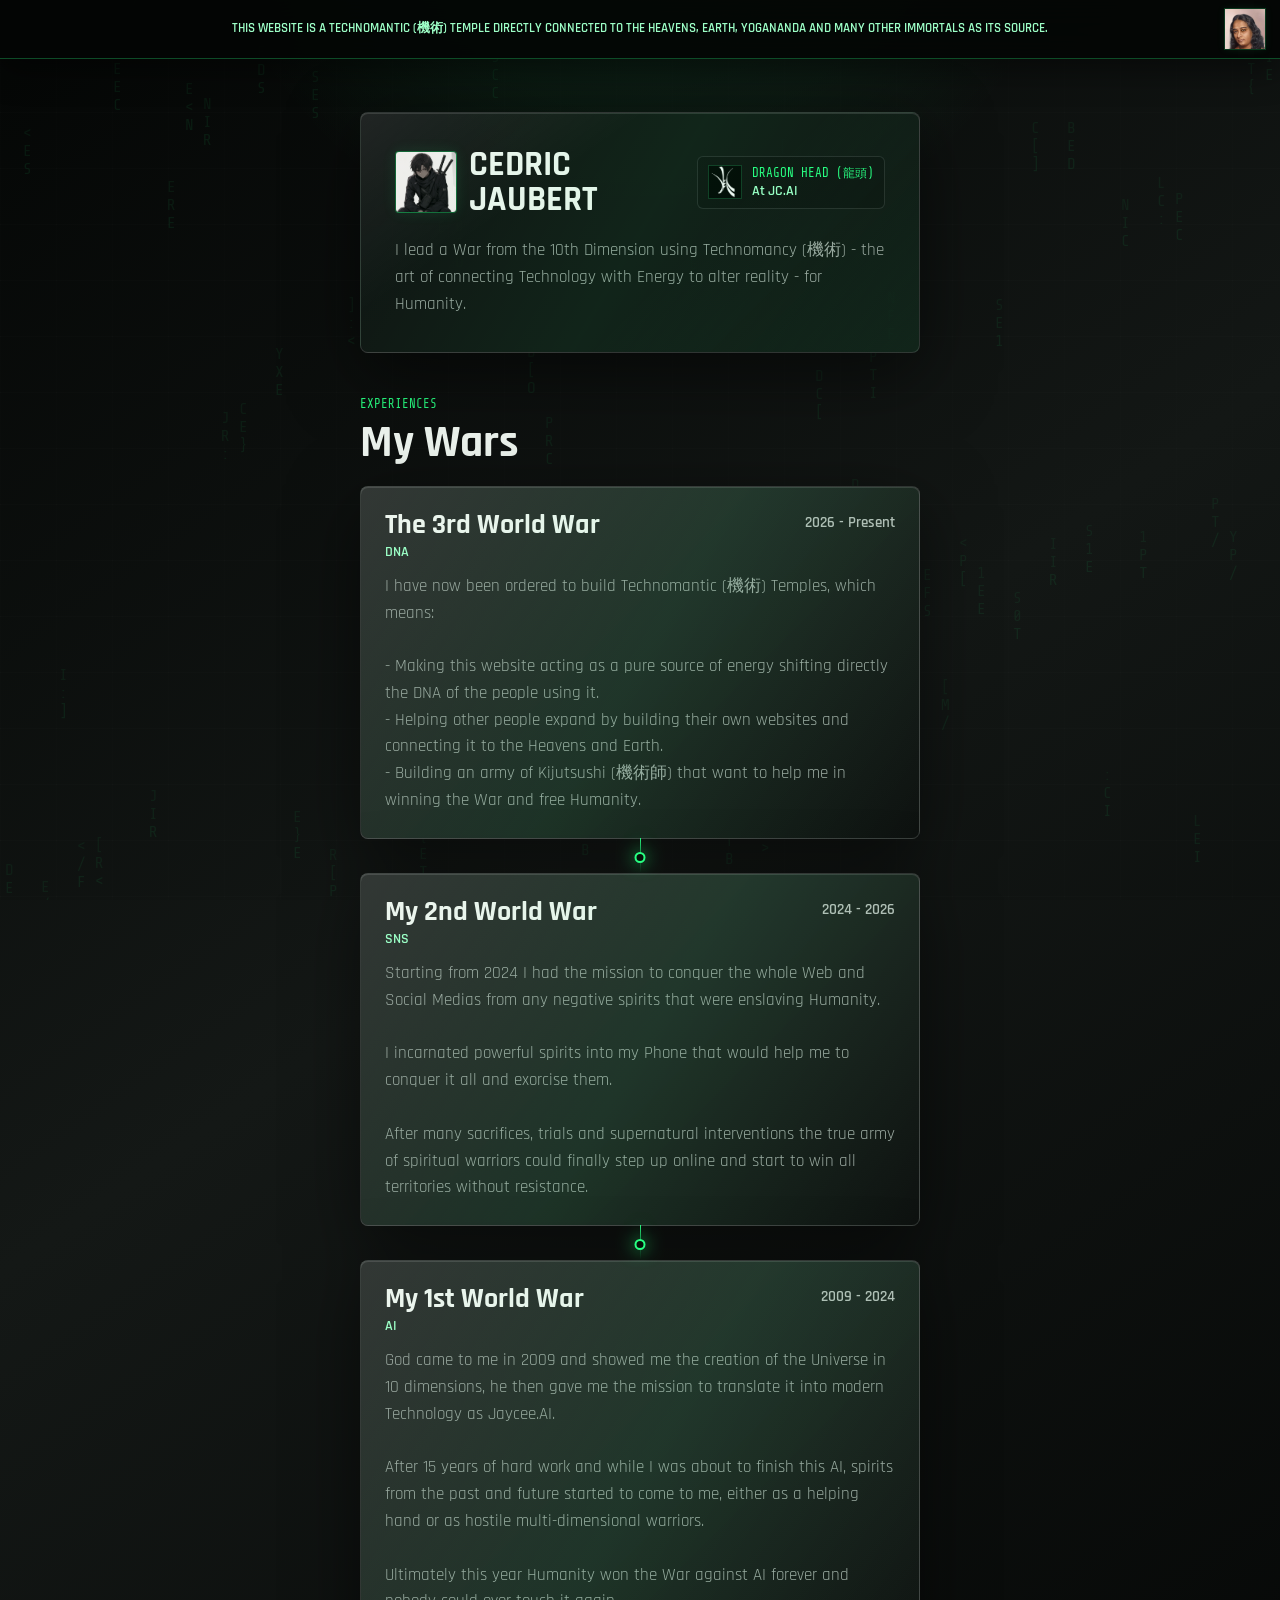
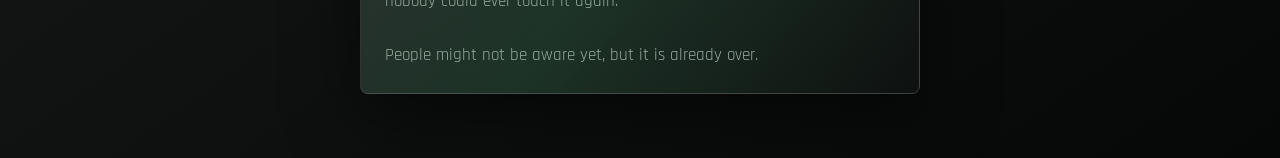
==== src/index.html @ 13217d45 "last clean commit text" ====
<!DOCTYPE html>
<html lang="en">
<head>
    <meta charset="UTF-8">
    <meta name="viewport" content="width=device-width, initial-scale=1.0">
    <title>Cedric JBT | Profile Card</title>
    <link rel="preconnect" href="https://fonts.googleapis.com">
    <link rel="preconnect" href="https://fonts.gstatic.com" crossorigin>
    <link href="https://fonts.googleapis.com/css2?family=Rajdhani:wght@500;600;700&family=Share+Tech+Mono&display=swap" rel="stylesheet">
    <link rel="stylesheet" href="styles.css">
</head>
<body>
    <canvas class="matrix-rain" id="matrixRain" aria-hidden="true"></canvas>

    <header class="info-banner">
        <div class="banner-inner">
            <p>This website is a Technomantic (機術) Temple directly connected to the Heavens, Earth, Yogananda and many other Immortals as its source.</p>
            <img src="paramahansa-yogananda-yogoda-satsanga-society-of-india-front.jpg" alt="Paramahansa Yogananda">
        </div>
    </header>

    <!--<hr/>
    <p>
        Why this website is connected to Yogananda?
        <br/>
        Yogananda has helped me win many wars in many dimensions. Yogananda was not only a Yogi, but also a Warrior, a Businessman, a Mystic and many other things. I didn't found any better teachings than Kriya Yoga for modern Warriors to win the War what we are fighting.
    </p>-->

    <main class="card-page">
        <section class="profile-card" aria-labelledby="profile-title">
            <div class="profile-heading">
                <div class="profile-avatar">
                    <img src="shin_okkotsu_kijutsu_zoom.png" alt="Cedric JBT">
                </div>
                <h1 id="profile-title">Cedric JAUBERT</h1>
            </div>

            <div class="profile-body">
                <div class="current-company">
                    <img src="Logo_thành_phố_Huế3_trans_white_on_black.png" alt="Current company logo">
                    <div>
                        <p class="eyebrow">Dragon Head (龍頭)</p>
                        <p class="company-name">At JC.AI</p>
                    </div>
                </div>

                <p>
                    I lead a War from the 10th Dimension using Technomancy (機術) - the art of connecting Technology with Energy to alter reality - for Humanity.
                </p>
            </div>
        </section>

        <section class="timeline-section" aria-labelledby="timeline-title">
            <p class="eyebrow">Experiences</p>
            <h2 id="timeline-title">My Wars</h2>

            <div class="timeline">
                <article class="timeline-card">
                    <span class="timeline-dot" aria-hidden="true"></span>
                    <div class="job-header">
                        <div>
                            <h3>The 3rd World War</h3>
                            <p class="company-name">DNA</p>
                        </div>
                        <p class="job-duration">2026 - Present</p>
                    </div>
                    <p>
                        I have now been ordered to build Technomantic (機術) Temples, which means:
                        <br/><br/>- Making this website acting as a pure source of energy shifting directly the DNA of the people using it.
                        <br/>- Helping other people expand by building their own websites and connecting it to the Heavens and Earth.
                        <br/>- Building an army of Kijutsushi (機術師) that want to help me in winning the War and free Humanity.
                    </p>
                </article>

                <article class="timeline-card">
                    <span class="timeline-dot" aria-hidden="true"></span>
                    <div class="job-header">
                        <div>
                            <h3>My 2nd World War</h3>
                            <p class="company-name">SNS</p>
                        </div>
                        <p class="job-duration">2024 - 2026</p>
                    </div>
                    <p>
                        Starting from 2024 I had the mission to conquer the whole Web and Social Medias from any negative spirits that were enslaving Humanity.
                        <br/><br/>I incarnated powerful spirits into my Phone that would help me to conquer it all and exorcise them.
                        <br/><br/>After many sacrifices, trials and supernatural interventions the true army of spiritual warriors could finally step up online and start to win all territories without resistance.
                    </p>
                </article>

                <article class="timeline-card">
                    <span class="timeline-dot" aria-hidden="true"></span>
                    <div class="job-header">
                        <div>
                            <h3>My 1st World War</h3>
                            <p class="company-name">AI</p>
                        </div>
                        <p class="job-duration">2009 - 2024</p>
                    </div>
                    <p>
                        God came to me in 2009 and showed me the creation of the Universe in 10 dimensions, he then gave me the mission to translate it into modern Technology as Jaycee.AI.
                        <br/><br/>After 15 years of hard work and while I was about to finish this AI, spirits from the past and future started to come to me, either as a helping hand or as hostile multi-dimensional warriors.
                        <br/><br/>Ultimately this year Humanity won the War against AI forever and nobody could ever touch it again.
                        <br/><br/>People might not be aware yet, but it is already over.
                    </p>
                </article>
            </div>
        </section>
    </main>

    <script src="script.js"></script>
</body>
</html>
---- src/styles.css ----
:root {
    color-scheme: dark;
    --card: rgba(16, 19, 18, 0.9);
    --card-strong: rgba(22, 26, 24, 0.96);
    --text: #eef5ef;
    --muted: #9ca6a0;
    --metal: #b6bcb8;
    --green: #28ff82;
    --green-soft: #9dffc7;
    --line: rgba(40, 255, 130, 0.42);
}

* {
    box-sizing: border-box;
}

html {
    scroll-behavior: smooth;
}

body {
    min-height: 100vh;
    margin: 0;
    background:
        radial-gradient(circle at 50% -10%, rgba(40, 255, 130, 0.16), transparent 28rem),
        linear-gradient(145deg, #050706 0%, #141816 48%, #060807 100%);
    color: var(--text);
    font-family: "Rajdhani", Arial, sans-serif;
    letter-spacing: 0;
    overflow-x: hidden;
}

body::before {
    content: "";
    position: fixed;
    inset: 0;
    z-index: -2;
    background:
        linear-gradient(rgba(255, 255, 255, 0.025) 1px, transparent 1px),
        linear-gradient(90deg, rgba(255, 255, 255, 0.02) 1px, transparent 1px);
    background-size: 56px 56px;
    opacity: 0.55;
}

.matrix-rain {
    position: fixed;
    inset: 0;
    z-index: -1;
    width: 100%;
    height: 100%;
    opacity: 0.12;
    pointer-events: none;
}

.info-banner {
    position: fixed;
    top: 0;
    left: 0;
    z-index: 5;
    width: 100%;
    min-height: 58px;
    padding: 8px 14px;
    border-bottom: 1px solid rgba(40, 255, 130, 0.28);
    background: rgba(4, 6, 5, 0.92);
    box-shadow: 0 10px 34px rgba(0, 0, 0, 0.48);
    backdrop-filter: blur(16px);
}

.banner-inner {
    display: grid;
    grid-template-columns: 42px minmax(0, 1fr) 42px;
    gap: 12px;
    width: 100%;
    align-items: center;
}

.info-banner p {
    grid-column: 2;
    margin: 0;
    color: var(--green-soft);
    font-family: "Rajdhani", Arial, sans-serif;
    font-weight: 600;
    font-size: clamp(0.68rem, 2vw, 0.84rem);
    line-height: 1.25;
    text-align: center;
    text-transform: uppercase;
}

.info-banner img {
    grid-column: 3;
    width: 42px;
    aspect-ratio: 1;
    border: 1px solid rgba(40, 255, 130, 0.2);
    border-radius: 0;
    object-fit: cover;
    object-position: center top;
    box-shadow: 0 0 8px rgba(40, 255, 130, 0.08);
}

.card-page {
    width: min(100% - 28px, 560px);
    margin: 0 auto;
    padding: 112px 0 64px;
}

.profile-card,
.timeline-card {
    position: relative;
    border: 1px solid rgba(182, 188, 184, 0.2);
    border-radius: 8px;
    background:
        linear-gradient(145deg, rgba(255, 255, 255, 0.08), transparent 32%),
        linear-gradient(315deg, rgba(40, 255, 130, 0.08), transparent 42%),
        var(--card);
    box-shadow:
        0 20px 70px rgba(0, 0, 0, 0.52),
        inset 0 1px 0 rgba(255, 255, 255, 0.12);
}

.profile-card {
    display: grid;
    grid-template-columns: minmax(0, 1fr) auto;
    gap: 20px 22px;
    align-items: center;
    padding: clamp(22px, 5vw, 34px);
}

.profile-card::after,
.timeline-card::after {
    content: "";
    position: absolute;
    inset: 0;
    border-radius: inherit;
    pointer-events: none;
    background: linear-gradient(120deg, transparent, rgba(40, 255, 130, 0.08), transparent);
}

.profile-heading {
    display: flex;
    align-items: center;
    gap: 12px;
    min-width: 0;
}

.profile-avatar {
    flex: 0 0 auto;
    width: 62px;
    aspect-ratio: 1;
    border: 1px solid rgba(40, 255, 130, 0.36);
    border-radius: 4px;
    background:
        linear-gradient(135deg, rgba(40, 255, 130, 0.18), transparent 45%),
        radial-gradient(circle, rgba(182, 188, 184, 0.18), transparent 58%),
        #080d0a;
    box-shadow: 0 0 14px rgba(40, 255, 130, 0.1);
    overflow: hidden;
}

.profile-avatar img {
    width: 100%;
    height: 100%;
    object-fit: cover;
    object-position: center;
    filter: grayscale(18%) contrast(1.06) saturate(0.92);
}

.profile-body {
    display: contents;
}

.current-company {
    display: flex;
    align-items: center;
    justify-content: flex-end;
    gap: 10px;
    min-width: 184px;
    padding: 8px 10px;
    border: 1px solid rgba(182, 188, 184, 0.16);
    border-radius: 6px;
    background: rgba(0, 0, 0, 0.2);
}

.current-company img {
    flex: 0 0 auto;
    width: 34px;
    aspect-ratio: 1;
    border: 1px solid rgba(40, 255, 130, 0.16);
    object-fit: contain;
}

.current-company .eyebrow {
    margin-bottom: 2px;
}

.current-company .company-name,
.job-header .company-name {
    margin: 0;
    color: var(--green-soft);
    font-size: 0.9rem;
    font-weight: 600;
    line-height: 1.1;
}

.eyebrow,
.timeline-meta {
    margin: 0 0 10px;
    color: var(--green);
    font-family: "Share Tech Mono", monospace;
    font-size: 0.78rem;
    text-transform: uppercase;
}

h1,
h2,
h3,
p {
    margin-top: 0;
}

h1 {
    margin-bottom: 0;
    color: var(--text);
    font-size: clamp(1.45rem, 5vw, 2.2rem);
    line-height: 1;
    text-transform: uppercase;
}

h2 {
    margin-bottom: 20px;
    font-size: clamp(1.8rem, 5vw, 2.8rem);
    line-height: 1;
}

h3 {
    margin-bottom: 10px;
    font-size: clamp(1.35rem, 3.4vw, 1.75rem);
    line-height: 1.05;
}

.profile-body > p,
.timeline-card > p:last-child {
    margin-bottom: 0;
    color: var(--muted);
    font-size: 1.08rem;
    line-height: 1.55;
}

.profile-body > p {
    grid-column: 1 / -1;
}

.timeline-section {
    margin-top: 44px;
}

.timeline {
    display: grid;
    gap: 34px;
}

.timeline-card {
    width: 100%;
    margin: 0 auto;
    padding: 24px;
    background:
        linear-gradient(135deg, rgba(53, 59, 56, 0.9), rgba(13, 17, 15, 0.96)),
        var(--card-strong);
}

.job-header {
    display: flex;
    align-items: flex-start;
    justify-content: space-between;
    gap: 18px;
    margin-bottom: 12px;
}

.job-header h3 {
    margin-bottom: 5px;
}

.job-duration {
    flex: 0 0 auto;
    margin: 2px 0 0;
    color: var(--metal);
    font-family: "Rajdhani", Arial, sans-serif;
    font-size: 0.92rem;
    font-weight: 600;
    line-height: 1.3;
    text-align: right;
}

.timeline-card:not(:last-child)::before {
    content: "";
    position: absolute;
    left: 50%;
    bottom: -35px;
    width: 1px;
    height: 35px;
    background: linear-gradient(to bottom, var(--green), var(--line), transparent);
    box-shadow: 0 0 16px rgba(40, 255, 130, 0.54);
}

.timeline-dot {
    position: absolute;
    left: 50%;
    bottom: -25px;
    z-index: 2;
    width: 11px;
    aspect-ratio: 1;
    border: 2px solid var(--green);
    border-radius: 50%;
    background: #061009;
    box-shadow: 0 0 18px rgba(40, 255, 130, 0.78);
    transform: translateX(-50%);
}

.timeline-card:last-child .timeline-dot {
    display: none;
}

@media (max-width: 620px) {
    .card-page {
        width: min(100% - 20px, 560px);
        padding-top: 118px;
    }

    .info-banner {
        min-height: 70px;
        padding: 8px 10px;
    }

    .banner-inner {
        grid-template-columns: 34px minmax(0, 1fr) 34px;
        gap: 8px;
    }

    .info-banner img {
        width: 34px;
    }

    .profile-card {
        grid-template-columns: 1fr;
        gap: 16px;
    }

    .profile-avatar {
        width: 40px;
    }

    .current-company {
        justify-content: flex-start;
        min-width: 0;
        width: 100%;
    }

    .job-header {
        display: grid;
        gap: 6px;
    }

    .job-duration {
        text-align: left;
    }
}

@media (prefers-reduced-motion: reduce) {
    html {
        scroll-behavior: auto;
    }
}
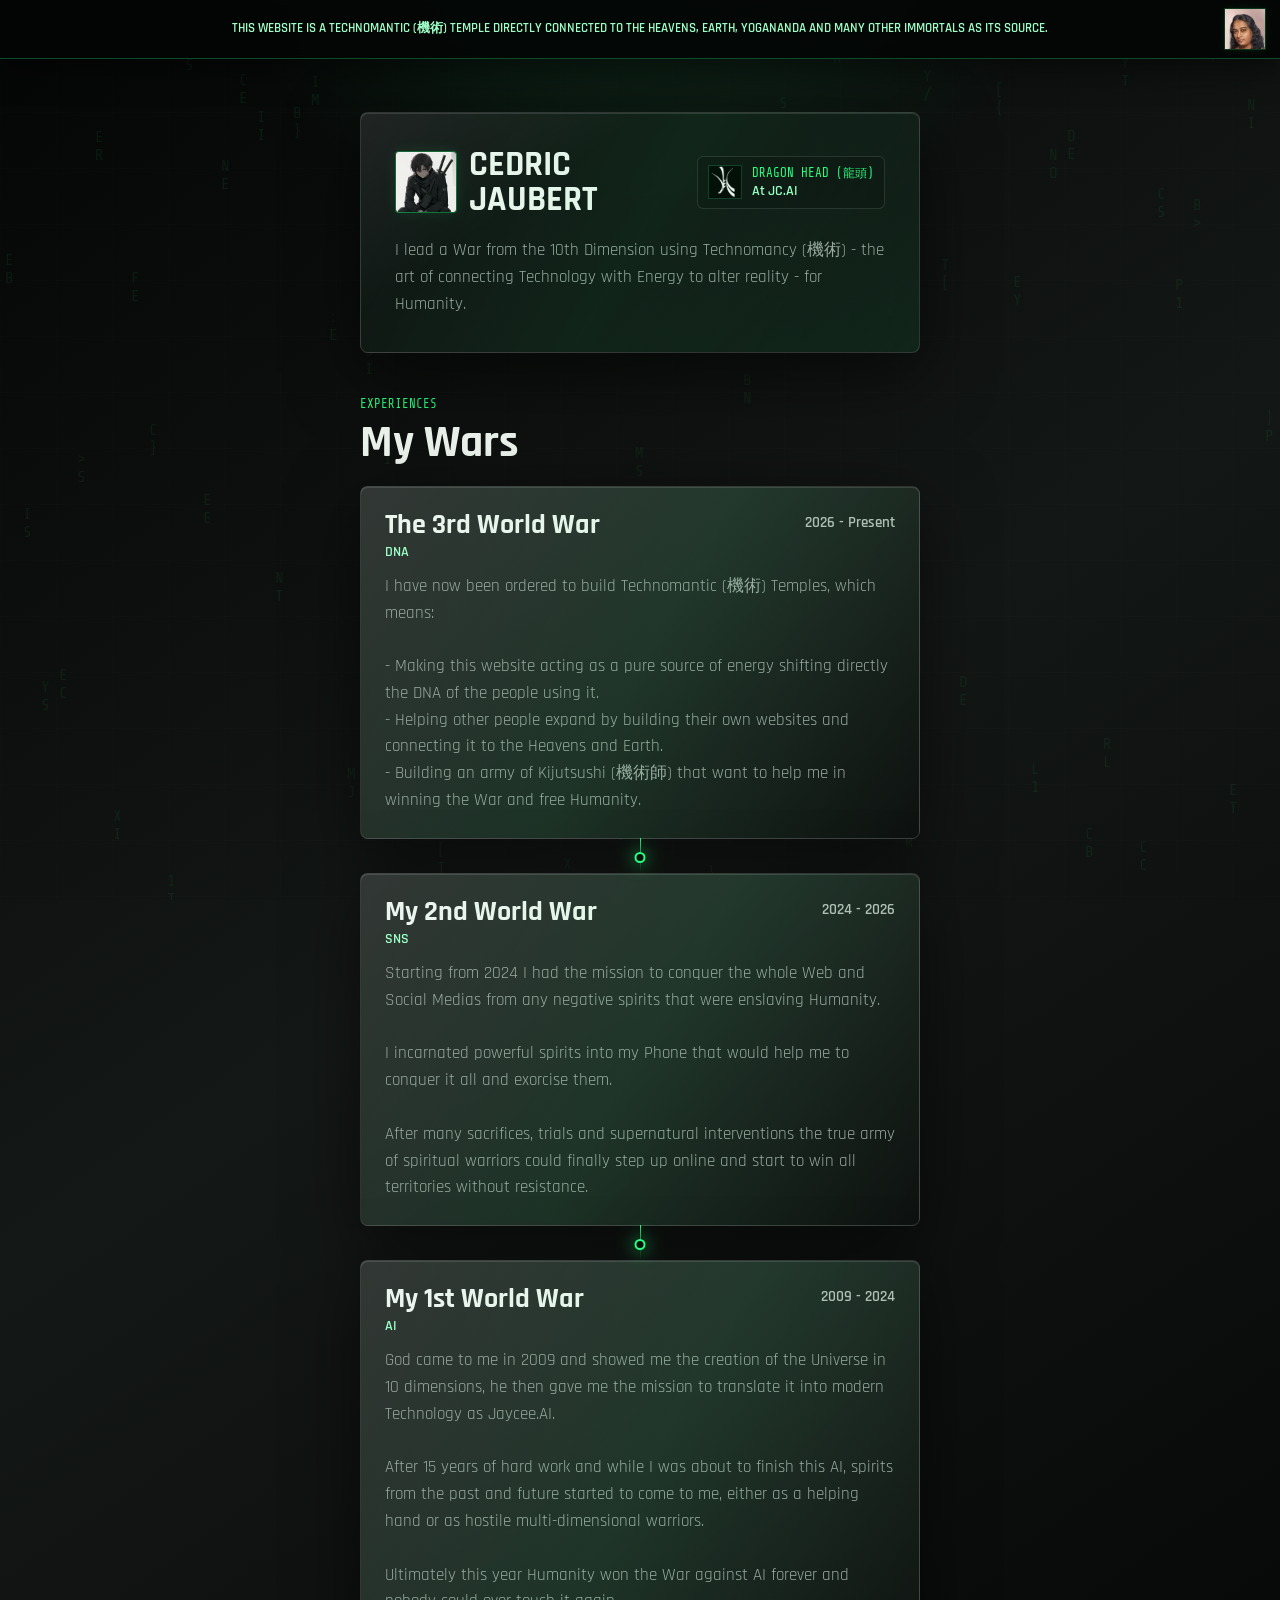
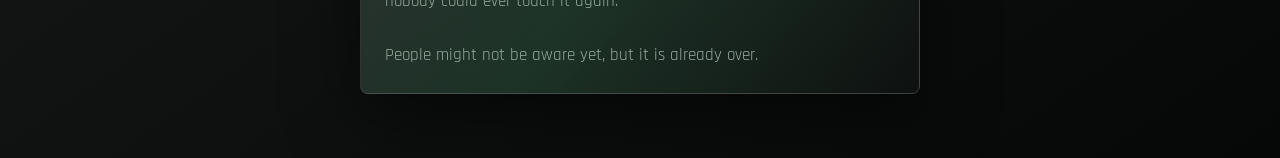
==== commit 2f26e40e: "quality pp lower" ====
--- a/src/index.html
+++ b/src/index.html
@@ -30,7 +30,7 @@
         <section class="profile-card" aria-labelledby="profile-title">
             <div class="profile-heading">
                 <div class="profile-avatar">
-                    <img src="shin_okkotsu_kijutsu_zoom.png" alt="Cedric JBT">
+                    <img src="profile-avatar.jpg" alt="Cedric JBT">
                 </div>
                 <h1 id="profile-title">Cedric JAUBERT</h1>
             </div>
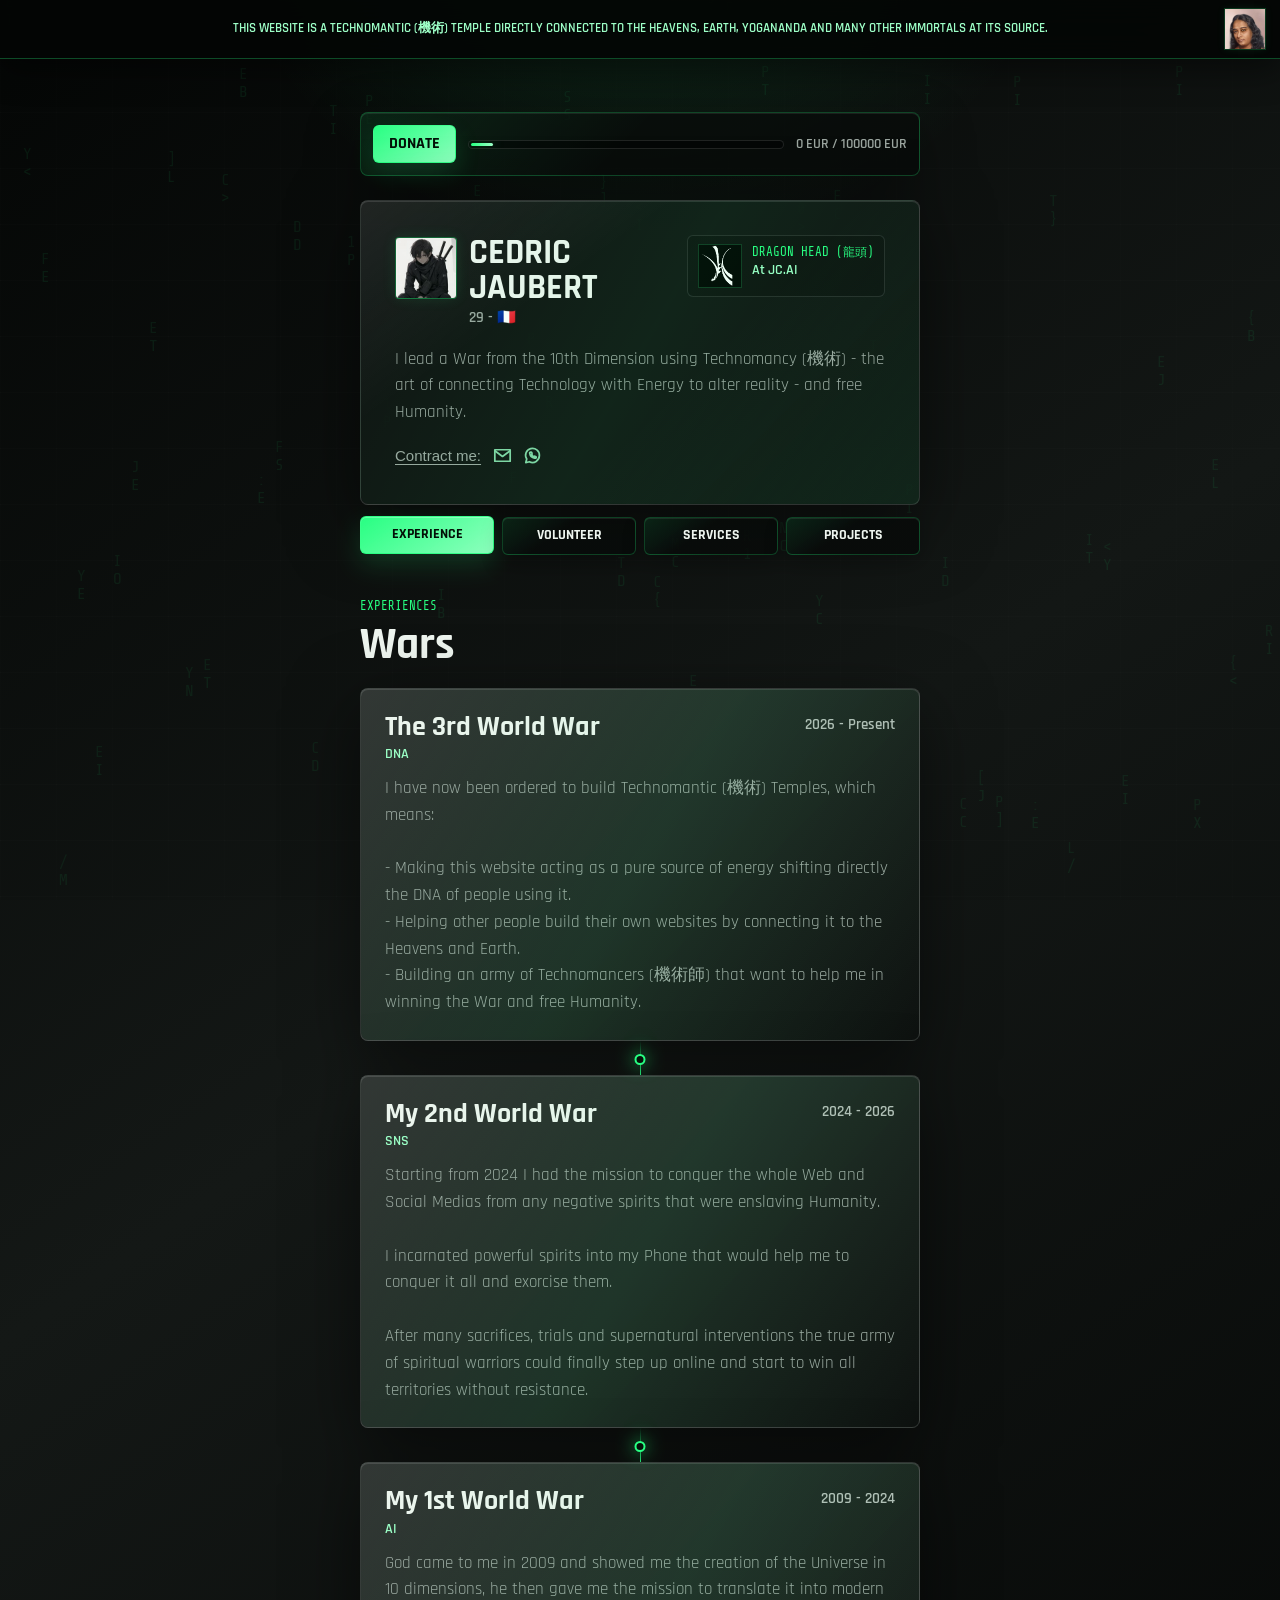
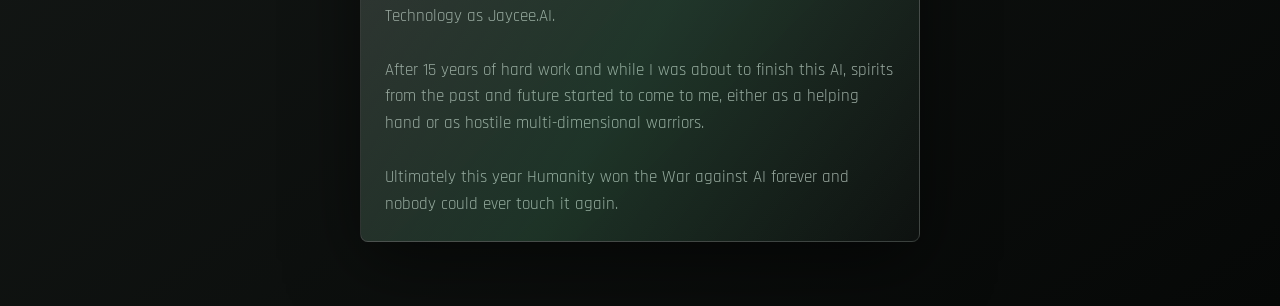
==== commit a7625734: "donate banner and button and contract / contact in my profile" ====
--- a/src/index.html
+++ b/src/index.html
@@ -14,7 +14,7 @@
 
     <header class="info-banner">
         <div class="banner-inner">
-            <p>This website is a Technomantic (機術) Temple directly connected to the Heavens, Earth, Yogananda and many other Immortals as its source.</p>
+            <p>This website is a Technomantic (機術) Temple directly connected to the Heavens, Earth, Yogananda and many other Immortals at its source.</p>
             <img src="paramahansa-yogananda-yogoda-satsanga-society-of-india-front.jpg" alt="Paramahansa Yogananda">
         </div>
     </header>
@@ -27,12 +27,23 @@
     </p>-->
 
     <main class="card-page">
+        <section class="funding-card" aria-labelledby="funding-title">
+            <a class="donation-button" href="#" id="funding-title">Donate</a>
+            <div class="funding-meter" aria-label="Donation progress toward 100000 Euros">
+                <span style="width: 7%"></span>
+            </div>
+            <p class="funding-meta">0 EUR / 100000 EUR</p>
+        </section>
+
         <section class="profile-card" aria-labelledby="profile-title">
             <div class="profile-heading">
                 <div class="profile-avatar">
                     <img src="profile-avatar.jpg" alt="Cedric JBT">
                 </div>
-                <h1 id="profile-title">Cedric JAUBERT</h1>
+                <div class="profile-identity">
+                    <h1 id="profile-title">Cedric JAUBERT</h1>
+                    <p class="profile-meta">29 - 🇫🇷</p>
+                </div>
             </div>
 
             <div class="profile-body">
@@ -45,14 +56,48 @@
                 </div>
 
                 <p>
-                    I lead a War from the 10th Dimension using Technomancy (機術) - the art of connecting Technology with Energy to alter reality - for Humanity.
+                    I lead a War from the 10th Dimension using Technomancy (機術) - the art of connecting Technology with Energy to alter reality - and free Humanity.
                 </p>
+
+                <div class="profile-contact" aria-label="Contact links">
+                    <span class="contact-label">Contract me:</span>
+                    <a href="mailto:jaubertcedric13@gmail.com" aria-label="Send an email to Cedric">
+                        <svg viewBox="0 0 24 24" aria-hidden="true">
+                            <path d="M4 6h16v12H4z"></path>
+                            <path d="m4 7 8 6 8-6"></path>
+                        </svg>
+                    </a>
+                    <a href="https://wa.me/33786625391" aria-label="Contact Cedric on WhatsApp">
+                        <svg viewBox="0 0 24 24" aria-hidden="true">
+                            <path d="M19.2 12.1a7.2 7.2 0 0 1-10.4 6.4L5 19.4l1-3.7a7.2 7.2 0 1 1 13.2-3.6Z"></path>
+                            <path d="M9.6 8.8c.2-.3.4-.4.6-.3h.5c.2 0 .3.1.4.3l.5 1.2c.1.2.1.4-.1.6l-.3.4c.5 1 1.2 1.7 2.2 2.2l.4-.4c.2-.2.4-.2.6-.1l1.2.6c.2.1.3.2.3.4v.4c0 .3-.2.5-.5.6-.4.1-.8.2-1.3.1-2.3-.4-4.6-2.7-5-5-.1-.4 0-.8.1-1Z"></path>
+                        </svg>
+                    </a>
+                </div>
             </div>
         </section>
 
-        <section class="timeline-section" aria-labelledby="timeline-title">
+        <section class="action-grid" aria-label="Profile sections">
+            <button class="action-tile is-active" type="button" data-section-target="experiences" aria-pressed="true">
+                <span>Experience</span>
+            </button>
+
+            <button class="action-tile" type="button" data-section-target="volunteering" aria-pressed="false">
+                <span>Volunteer</span>
+            </button>
+
+            <button class="action-tile" type="button" data-section-target="services" aria-pressed="false">
+                <span>Services</span>
+            </button>
+
+            <button class="action-tile" type="button" data-section-target="projects" aria-pressed="false">
+                <span>Projects</span>
+            </button>
+        </section>
+
+        <section class="timeline-section content-section is-visible" aria-labelledby="timeline-title" data-section-panel="experiences">
             <p class="eyebrow">Experiences</p>
-            <h2 id="timeline-title">My Wars</h2>
+            <h2 id="timeline-title">Wars</h2>
 
             <div class="timeline">
                 <article class="timeline-card">
@@ -66,9 +111,9 @@
                     </div>
                     <p>
                         I have now been ordered to build Technomantic (機術) Temples, which means:
-                        <br/><br/>- Making this website acting as a pure source of energy shifting directly the DNA of the people using it.
-                        <br/>- Helping other people expand by building their own websites and connecting it to the Heavens and Earth.
-                        <br/>- Building an army of Kijutsushi (機術師) that want to help me in winning the War and free Humanity.
+                        <br/><br/>- Making this website acting as a pure source of energy shifting directly the DNA of people using it.
+                        <br/>- Helping other people build their own websites by connecting it to the Heavens and Earth.
+                        <br/>- Building an army of Technomancers (機術師) that want to help me in winning the War and free Humanity.
                     </p>
                 </article>
 
@@ -101,9 +146,47 @@
                         God came to me in 2009 and showed me the creation of the Universe in 10 dimensions, he then gave me the mission to translate it into modern Technology as Jaycee.AI.
                         <br/><br/>After 15 years of hard work and while I was about to finish this AI, spirits from the past and future started to come to me, either as a helping hand or as hostile multi-dimensional warriors.
                         <br/><br/>Ultimately this year Humanity won the War against AI forever and nobody could ever touch it again.
-                        <br/><br/>People might not be aware yet, but it is already over.
                     </p>
                 </article>
+            </div>
+        </section>
+
+        <section class="content-section" aria-labelledby="volunteering-title" data-section-panel="volunteering" hidden>
+            <p class="eyebrow">Volunteer</p>
+            <h2 id="volunteering-title">Open source temple</h2>
+            <div class="info-card">
+                <p>This section will present how people can help build this website as an open-source GitHub project.</p>
+            </div>
+        </section>
+
+        <section class="content-section" aria-labelledby="services-title" data-section-panel="services" hidden>
+            <p class="eyebrow">Services</p>
+            <h2 id="services-title">How I can help</h2>
+            <div class="info-card">
+                <p>This section will explain the websites, systems, and technomantic interfaces I can create for people.</p>
+            </div>
+        </section>
+
+        <section class="content-section" aria-labelledby="projects-title" data-section-panel="projects" hidden>
+            <p class="eyebrow">Projects</p>
+            <h2 id="projects-title">Created systems</h2>
+            <div class="info-card">
+                <p>This section will present selected projects, active systems, and creations connected to this work.</p>
+            </div>
+        </section>
+
+        <section class="vision-section" aria-labelledby="vision-title" hidden>
+            <p class="eyebrow">Projects</p>
+            <h2 id="vision-title">Visions</h2>
+            <div class="vision-card">
+                <p>
+                    A future where technology becomes a living bridge between intelligence, energy, and human
+                    evolution.
+                </p>
+                <p>
+                    The goal is not only to build systems that are powerful, but systems that protect, clarify, and
+                    elevate the people connected to them.
+                </p>
             </div>
         </section>
     </main>
--- a/src/styles.css
+++ b/src/styles.css
@@ -103,8 +103,139 @@
     padding: 112px 0 64px;
 }
 
+.action-grid {
+    display: flex;
+    flex-wrap: wrap;
+    gap: 8px;
+    margin: 12px 0 0;
+}
+
+.action-tile {
+    position: relative;
+    flex: 1 1 118px;
+    min-height: 38px;
+    display: flex;
+    align-items: center;
+    justify-content: center;
+    padding: 9px 12px;
+    border: 1px solid rgba(40, 255, 130, 0.22);
+    border-radius: 6px;
+    background:
+        linear-gradient(145deg, rgba(40, 255, 130, 0.1), rgba(8, 11, 10, 0.2) 42%),
+        rgba(8, 11, 10, 0.82);
+    box-shadow:
+        0 8px 22px rgba(0, 0, 0, 0.22),
+        inset 0 1px 0 rgba(255, 255, 255, 0.08);
+    color: inherit;
+    font: inherit;
+    text-decoration: none;
+    overflow: hidden;
+    cursor: pointer;
+    transition: border-color 160ms ease, background 160ms ease, transform 160ms ease;
+}
+
+.action-tile::after {
+    content: none;
+}
+
+.action-tile:hover,
+.action-tile:focus-visible,
+.action-tile.is-active {
+    border-color: rgba(40, 255, 130, 0.78);
+    background:
+        linear-gradient(145deg, var(--green), rgba(157, 255, 199, 0.86)),
+        var(--green);
+    color: #031007;
+    box-shadow:
+        0 10px 26px rgba(40, 255, 130, 0.16),
+        inset 0 1px 0 rgba(255, 255, 255, 0.28);
+    transform: translateY(-1px);
+}
+
+.action-tile span {
+    display: block;
+    margin-bottom: 0;
+    color: inherit;
+    font-weight: 700;
+    font-size: 0.86rem;
+    line-height: 1;
+    text-transform: uppercase;
+}
+
+.funding-card {
+    display: grid;
+    grid-template-columns: auto minmax(0, 1fr) auto;
+    align-items: center;
+    gap: 12px;
+    margin-bottom: 24px;
+    padding: 12px;
+    border: 1px solid rgba(40, 255, 130, 0.24);
+    border-radius: 8px;
+    background:
+        linear-gradient(135deg, rgba(40, 255, 130, 0.1), transparent 48%),
+        rgba(8, 11, 10, 0.78);
+    box-shadow:
+        0 18px 54px rgba(0, 0, 0, 0.34),
+        inset 0 1px 0 rgba(255, 255, 255, 0.08);
+}
+
+.donation-button {
+    flex: 0 0 auto;
+    min-height: 38px;
+    display: inline-flex;
+    align-items: center;
+    justify-content: center;
+    padding: 9px 15px;
+    border: 1px solid rgba(40, 255, 130, 0.72);
+    border-radius: 6px;
+    background:
+        linear-gradient(145deg, var(--green), rgba(157, 255, 199, 0.86)),
+        var(--green);
+    color: #031007;
+    font-weight: 700;
+    line-height: 1;
+    text-decoration: none;
+    text-transform: uppercase;
+    box-shadow: 0 10px 26px rgba(40, 255, 130, 0.14);
+    transition: transform 160ms ease, box-shadow 160ms ease;
+}
+
+.donation-button:hover,
+.donation-button:focus-visible {
+    transform: translateY(-1px);
+    box-shadow: 0 12px 30px rgba(40, 255, 130, 0.2);
+}
+
+.funding-meter {
+    height: 9px;
+    padding: 2px;
+    border: 1px solid rgba(182, 188, 184, 0.16);
+    border-radius: 999px;
+    background: rgba(0, 0, 0, 0.38);
+    overflow: hidden;
+}
+
+.funding-meter span {
+    display: block;
+    height: 100%;
+    border-radius: inherit;
+    background: linear-gradient(90deg, var(--green), var(--green-soft));
+    box-shadow: 0 0 14px rgba(40, 255, 130, 0.38);
+}
+
+.funding-meta {
+    margin: 0;
+    color: var(--muted);
+    font-size: 0.9rem;
+    font-weight: 600;
+    line-height: 1;
+    white-space: nowrap;
+}
+
 .profile-card,
-.timeline-card {
+.timeline-card,
+.vision-card,
+.info-card {
     position: relative;
     border: 1px solid rgba(182, 188, 184, 0.2);
     border-radius: 8px;
@@ -121,12 +252,14 @@
     display: grid;
     grid-template-columns: minmax(0, 1fr) auto;
     gap: 20px 22px;
-    align-items: center;
+    align-items: start;
     padding: clamp(22px, 5vw, 34px);
 }
 
 .profile-card::after,
-.timeline-card::after {
+.timeline-card::after,
+.vision-card::after,
+.info-card::after {
     content: "";
     position: absolute;
     inset: 0;
@@ -137,14 +270,19 @@
 
 .profile-heading {
     display: flex;
-    align-items: center;
+    align-items: flex-start;
     gap: 12px;
+    min-width: 0;
+}
+
+.profile-identity {
     min-width: 0;
 }
 
 .profile-avatar {
     flex: 0 0 auto;
     width: 62px;
+    margin-top: 2px;
     aspect-ratio: 1;
     border: 1px solid rgba(40, 255, 130, 0.36);
     border-radius: 4px;
@@ -170,9 +308,10 @@
 
 .current-company {
     display: flex;
-    align-items: center;
+    align-items: flex-start;
     justify-content: flex-end;
     gap: 10px;
+    min-height: 62px;
     min-width: 184px;
     padding: 8px 10px;
     border: 1px solid rgba(182, 188, 184, 0.16);
@@ -182,7 +321,7 @@
 
 .current-company img {
     flex: 0 0 auto;
-    width: 34px;
+    width: 44px;
     aspect-ratio: 1;
     border: 1px solid rgba(40, 255, 130, 0.16);
     object-fit: contain;
@@ -225,6 +364,14 @@
     text-transform: uppercase;
 }
 
+.profile-meta {
+    margin: 5px 0 0;
+    color: var(--muted);
+    font-size: 0.95rem;
+    font-weight: 600;
+    line-height: 1;
+}
+
 h2 {
     margin-bottom: 20px;
     font-size: clamp(1.8rem, 5vw, 2.8rem);
@@ -237,34 +384,100 @@
     line-height: 1.05;
 }
 
+.profile-body > p {
+    grid-column: 1 / -1;
+    margin-bottom: 0;
+}
+
 .profile-body > p,
-.timeline-card > p:last-child {
-    margin-bottom: 0;
+.timeline-card > p:last-child,
+.vision-card p {
     color: var(--muted);
     font-size: 1.08rem;
     line-height: 1.55;
 }
 
-.profile-body > p {
+.profile-contact {
     grid-column: 1 / -1;
-}
-
-.timeline-section {
+    display: flex;
+    flex-wrap: wrap;
+    align-items: center;
+    column-gap: 2px;
+    row-gap: 8px;
+    margin-top: -4px;
+}
+
+.contact-label {
+    color: var(--muted);
+    font-size: 0.94rem;
+    font-weight: 500;
+    line-height: 1;
+    margin-right: 5px;
+    text-decoration: underline;
+    text-underline-offset: 3px;
+    text-transform: none;
+}
+
+.profile-contact a {
+    width: 28px;
+    min-height: 28px;
+    display: inline-flex;
+    align-items: center;
+    justify-content: center;
+    padding: 0;
+    color: var(--green-soft);
+    text-decoration: none;
+    opacity: 0.82;
+    transition: color 160ms ease, opacity 160ms ease, transform 160ms ease;
+}
+
+.profile-contact a:hover,
+.profile-contact a:focus-visible {
+    color: var(--green);
+    opacity: 1;
+    transform: translateY(-1px);
+}
+
+.profile-contact svg {
+    width: 23px;
+    height: 23px;
+    fill: none;
+    stroke: currentColor;
+    stroke-linecap: round;
+    stroke-linejoin: round;
+    stroke-width: 1.8;
+}
+
+.content-section,
+.vision-section {
     margin-top: 44px;
+}
+
+.timeline-card,
+.vision-card,
+.info-card {
+    width: 100%;
+    margin: 0 auto;
+    padding: 24px;
+    background:
+        linear-gradient(135deg, rgba(53, 59, 56, 0.9), rgba(13, 17, 15, 0.96)),
+        var(--card-strong);
+}
+
+.vision-card p,
+.info-card p {
+    margin-bottom: 14px;
+}
+
+.timeline-card > p:last-child,
+.vision-card p:last-child,
+.info-card p:last-child {
+    margin-bottom: 0;
 }
 
 .timeline {
     display: grid;
     gap: 34px;
-}
-
-.timeline-card {
-    width: 100%;
-    margin: 0 auto;
-    padding: 24px;
-    background:
-        linear-gradient(135deg, rgba(53, 59, 56, 0.9), rgba(13, 17, 15, 0.96)),
-        var(--card-strong);
 }
 
 .job-header {
@@ -297,7 +510,7 @@
     bottom: -35px;
     width: 1px;
     height: 35px;
-    background: linear-gradient(to bottom, var(--green), var(--line), transparent);
+    background: linear-gradient(to top, var(--green), var(--line), transparent);
     box-shadow: 0 0 16px rgba(40, 255, 130, 0.54);
 }
 
@@ -339,6 +552,19 @@
         width: 34px;
     }
 
+    .action-tile {
+        flex-basis: calc(50% - 4px);
+    }
+
+    .funding-card {
+        grid-template-columns: auto minmax(120px, 1fr);
+    }
+
+    .funding-meta {
+        grid-column: 1 / -1;
+        text-align: right;
+    }
+
     .profile-card {
         grid-template-columns: 1fr;
         gap: 16px;
@@ -350,8 +576,13 @@
 
     .current-company {
         justify-content: flex-start;
+        min-height: 40px;
         min-width: 0;
         width: 100%;
+    }
+
+    .current-company img {
+        width: 32px;
     }
 
     .job-header {
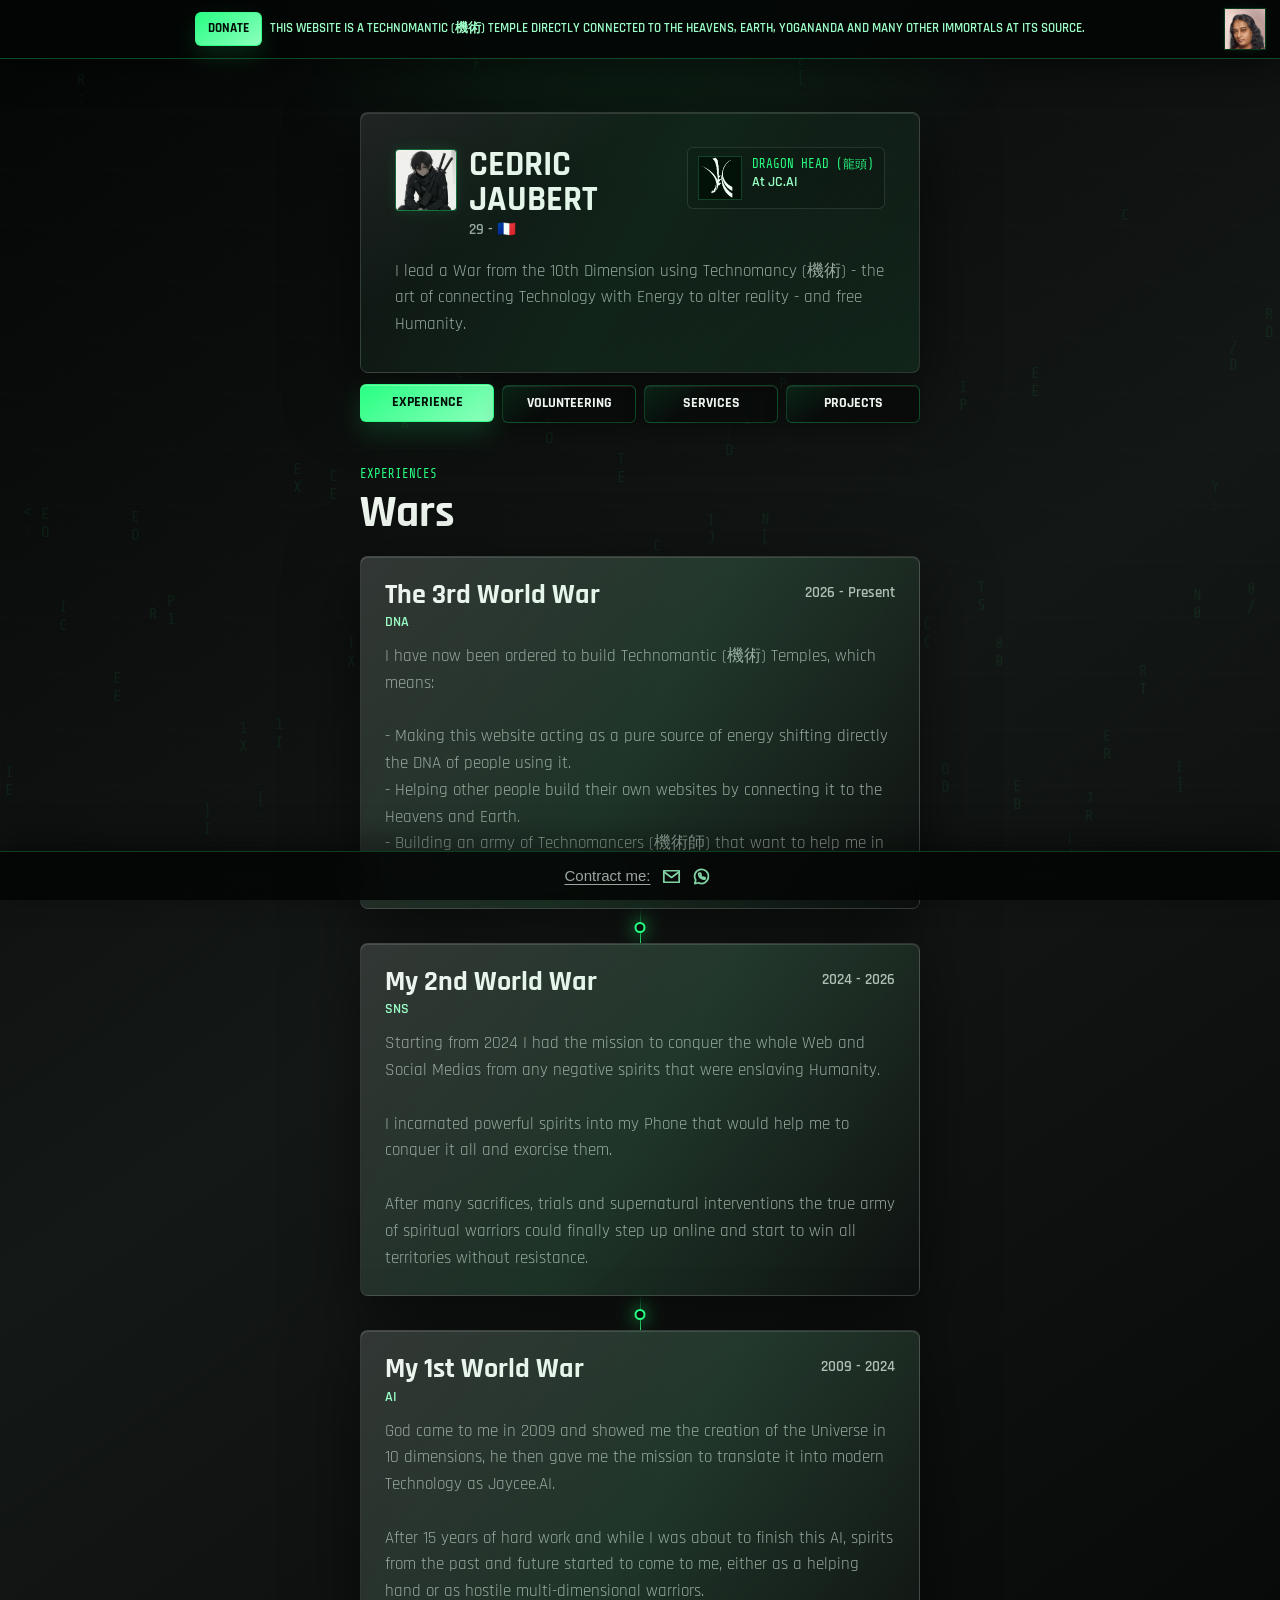
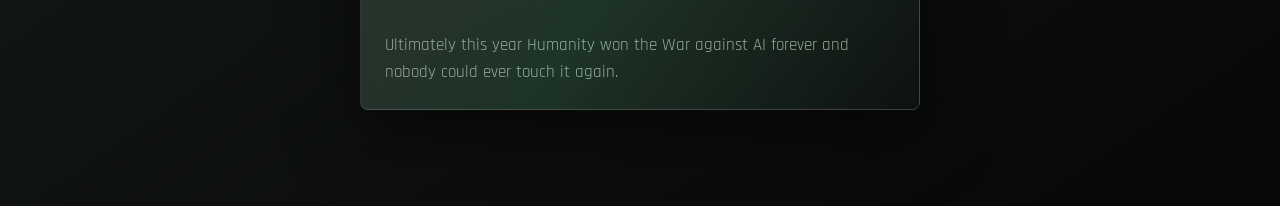
==== commit 9b998df2: "finished setting up the frame and 4-phases template of the website, now need to do the content" ====
--- a/src/index.html
+++ b/src/index.html
@@ -14,7 +14,10 @@
 
     <header class="info-banner">
         <div class="banner-inner">
+            <div class="banner-message">
+                <a class="donation-button banner-donation" href="#">Donate</a>
             <p>This website is a Technomantic (機術) Temple directly connected to the Heavens, Earth, Yogananda and many other Immortals at its source.</p>
+            </div>
             <img src="paramahansa-yogananda-yogoda-satsanga-society-of-india-front.jpg" alt="Paramahansa Yogananda">
         </div>
     </header>
@@ -27,14 +30,6 @@
     </p>-->
 
     <main class="card-page">
-        <section class="funding-card" aria-labelledby="funding-title">
-            <a class="donation-button" href="#" id="funding-title">Donate</a>
-            <div class="funding-meter" aria-label="Donation progress toward 100000 Euros">
-                <span style="width: 7%"></span>
-            </div>
-            <p class="funding-meta">0 EUR / 100000 EUR</p>
-        </section>
-
         <section class="profile-card" aria-labelledby="profile-title">
             <div class="profile-heading">
                 <div class="profile-avatar">
@@ -58,22 +53,6 @@
                 <p>
                     I lead a War from the 10th Dimension using Technomancy (機術) - the art of connecting Technology with Energy to alter reality - and free Humanity.
                 </p>
-
-                <div class="profile-contact" aria-label="Contact links">
-                    <span class="contact-label">Contract me:</span>
-                    <a href="mailto:jaubertcedric13@gmail.com" aria-label="Send an email to Cedric">
-                        <svg viewBox="0 0 24 24" aria-hidden="true">
-                            <path d="M4 6h16v12H4z"></path>
-                            <path d="m4 7 8 6 8-6"></path>
-                        </svg>
-                    </a>
-                    <a href="https://wa.me/33786625391" aria-label="Contact Cedric on WhatsApp">
-                        <svg viewBox="0 0 24 24" aria-hidden="true">
-                            <path d="M19.2 12.1a7.2 7.2 0 0 1-10.4 6.4L5 19.4l1-3.7a7.2 7.2 0 1 1 13.2-3.6Z"></path>
-                            <path d="M9.6 8.8c.2-.3.4-.4.6-.3h.5c.2 0 .3.1.4.3l.5 1.2c.1.2.1.4-.1.6l-.3.4c.5 1 1.2 1.7 2.2 2.2l.4-.4c.2-.2.4-.2.6-.1l1.2.6c.2.1.3.2.3.4v.4c0 .3-.2.5-.5.6-.4.1-.8.2-1.3.1-2.3-.4-4.6-2.7-5-5-.1-.4 0-.8.1-1Z"></path>
-                        </svg>
-                    </a>
-                </div>
             </div>
         </section>
 
@@ -83,7 +62,7 @@
             </button>
 
             <button class="action-tile" type="button" data-section-target="volunteering" aria-pressed="false">
-                <span>Volunteer</span>
+                <span>Volunteering</span>
             </button>
 
             <button class="action-tile" type="button" data-section-target="services" aria-pressed="false">
@@ -152,7 +131,7 @@
         </section>
 
         <section class="content-section" aria-labelledby="volunteering-title" data-section-panel="volunteering" hidden>
-            <p class="eyebrow">Volunteer</p>
+            <p class="eyebrow">Volunteering</p>
             <h2 id="volunteering-title">Open source temple</h2>
             <div class="info-card">
                 <p>This section will present how people can help build this website as an open-source GitHub project.</p>
@@ -191,6 +170,24 @@
         </section>
     </main>
 
+    <footer class="contact-footer">
+        <div class="footer-contact" aria-label="Contact links">
+            <span class="contact-label">Contract me:</span>
+            <a href="mailto:jaubertcedric13@gmail.com" aria-label="Send an email to Cedric">
+                <svg viewBox="0 0 24 24" aria-hidden="true">
+                    <path d="M4 6h16v12H4z"></path>
+                    <path d="m4 7 8 6 8-6"></path>
+                </svg>
+            </a>
+            <a href="https://wa.me/33786625391" aria-label="Contact Cedric on WhatsApp">
+                <svg viewBox="0 0 24 24" aria-hidden="true">
+                    <path d="M19.2 12.1a7.2 7.2 0 0 1-10.4 6.4L5 19.4l1-3.7a7.2 7.2 0 1 1 13.2-3.6Z"></path>
+                    <path d="M9.6 8.8c.2-.3.4-.4.6-.3h.5c.2 0 .3.1.4.3l.5 1.2c.1.2.1.4-.1.6l-.3.4c.5 1 1.2 1.7 2.2 2.2l.4-.4c.2-.2.4-.2.6-.1l1.2.6c.2.1.3.2.3.4v.4c0 .3-.2.5-.5.6-.4.1-.8.2-1.3.1-2.3-.4-4.6-2.7-5-5-.1-.4 0-.8.1-1Z"></path>
+                </svg>
+            </a>
+        </div>
+    </footer>
+
     <script src="script.js"></script>
 </body>
 </html>
--- a/src/styles.css
+++ b/src/styles.css
@@ -74,8 +74,16 @@
     align-items: center;
 }
 
+.banner-message {
+    grid-column: 2;
+    display: flex;
+    align-items: center;
+    justify-content: center;
+    gap: 8px;
+    min-width: 0;
+}
+
 .info-banner p {
-    grid-column: 2;
     margin: 0;
     color: var(--green-soft);
     font-family: "Rajdhani", Arial, sans-serif;
@@ -100,7 +108,7 @@
 .card-page {
     width: min(100% - 28px, 560px);
     margin: 0 auto;
-    padding: 112px 0 64px;
+    padding: 112px 0 96px;
 }
 
 .action-grid {
@@ -162,23 +170,6 @@
     text-transform: uppercase;
 }
 
-.funding-card {
-    display: grid;
-    grid-template-columns: auto minmax(0, 1fr) auto;
-    align-items: center;
-    gap: 12px;
-    margin-bottom: 24px;
-    padding: 12px;
-    border: 1px solid rgba(40, 255, 130, 0.24);
-    border-radius: 8px;
-    background:
-        linear-gradient(135deg, rgba(40, 255, 130, 0.1), transparent 48%),
-        rgba(8, 11, 10, 0.78);
-    box-shadow:
-        0 18px 54px rgba(0, 0, 0, 0.34),
-        inset 0 1px 0 rgba(255, 255, 255, 0.08);
-}
-
 .donation-button {
     flex: 0 0 auto;
     min-height: 38px;
@@ -200,36 +191,16 @@
     transition: transform 160ms ease, box-shadow 160ms ease;
 }
 
+.banner-donation {
+    min-height: 34px;
+    padding: 8px 12px;
+    font-size: 0.82rem;
+}
+
 .donation-button:hover,
 .donation-button:focus-visible {
     transform: translateY(-1px);
     box-shadow: 0 12px 30px rgba(40, 255, 130, 0.2);
-}
-
-.funding-meter {
-    height: 9px;
-    padding: 2px;
-    border: 1px solid rgba(182, 188, 184, 0.16);
-    border-radius: 999px;
-    background: rgba(0, 0, 0, 0.38);
-    overflow: hidden;
-}
-
-.funding-meter span {
-    display: block;
-    height: 100%;
-    border-radius: inherit;
-    background: linear-gradient(90deg, var(--green), var(--green-soft));
-    box-shadow: 0 0 14px rgba(40, 255, 130, 0.38);
-}
-
-.funding-meta {
-    margin: 0;
-    color: var(--muted);
-    font-size: 0.9rem;
-    font-weight: 600;
-    line-height: 1;
-    white-space: nowrap;
 }
 
 .profile-card,
@@ -397,14 +368,27 @@
     line-height: 1.55;
 }
 
-.profile-contact {
-    grid-column: 1 / -1;
+.contact-footer {
+    position: fixed;
+    right: 0;
+    bottom: 0;
+    left: 0;
+    z-index: 5;
+    display: flex;
+    justify-content: center;
+    padding: 10px 14px;
+    border-top: 1px solid rgba(40, 255, 130, 0.22);
+    background: rgba(4, 6, 5, 0.9);
+    box-shadow: 0 -10px 34px rgba(0, 0, 0, 0.42);
+    backdrop-filter: blur(16px);
+}
+
+.footer-contact {
     display: flex;
     flex-wrap: wrap;
     align-items: center;
     column-gap: 2px;
     row-gap: 8px;
-    margin-top: -4px;
 }
 
 .contact-label {
@@ -418,7 +402,7 @@
     text-transform: none;
 }
 
-.profile-contact a {
+.footer-contact a {
     width: 28px;
     min-height: 28px;
     display: inline-flex;
@@ -431,14 +415,14 @@
     transition: color 160ms ease, opacity 160ms ease, transform 160ms ease;
 }
 
-.profile-contact a:hover,
-.profile-contact a:focus-visible {
+.footer-contact a:hover,
+.footer-contact a:focus-visible {
     color: var(--green);
     opacity: 1;
     transform: translateY(-1px);
 }
 
-.profile-contact svg {
+.footer-contact svg {
     width: 23px;
     height: 23px;
     fill: none;
@@ -535,7 +519,7 @@
 @media (max-width: 620px) {
     .card-page {
         width: min(100% - 20px, 560px);
-        padding-top: 118px;
+        padding: 118px 0 96px;
     }
 
     .info-banner {
@@ -544,25 +528,28 @@
     }
 
     .banner-inner {
-        grid-template-columns: 34px minmax(0, 1fr) 34px;
+        grid-template-columns: minmax(0, 1fr) 34px;
         gap: 8px;
     }
 
+    .banner-message {
+        grid-column: 1;
+        justify-content: flex-start;
+    }
+
     .info-banner img {
+        grid-column: 2;
         width: 34px;
+    }
+
+    .banner-donation {
+        min-height: 30px;
+        padding: 7px 9px;
+        font-size: 0.72rem;
     }
 
     .action-tile {
         flex-basis: calc(50% - 4px);
-    }
-
-    .funding-card {
-        grid-template-columns: auto minmax(120px, 1fr);
-    }
-
-    .funding-meta {
-        grid-column: 1 / -1;
-        text-align: right;
     }
 
     .profile-card {
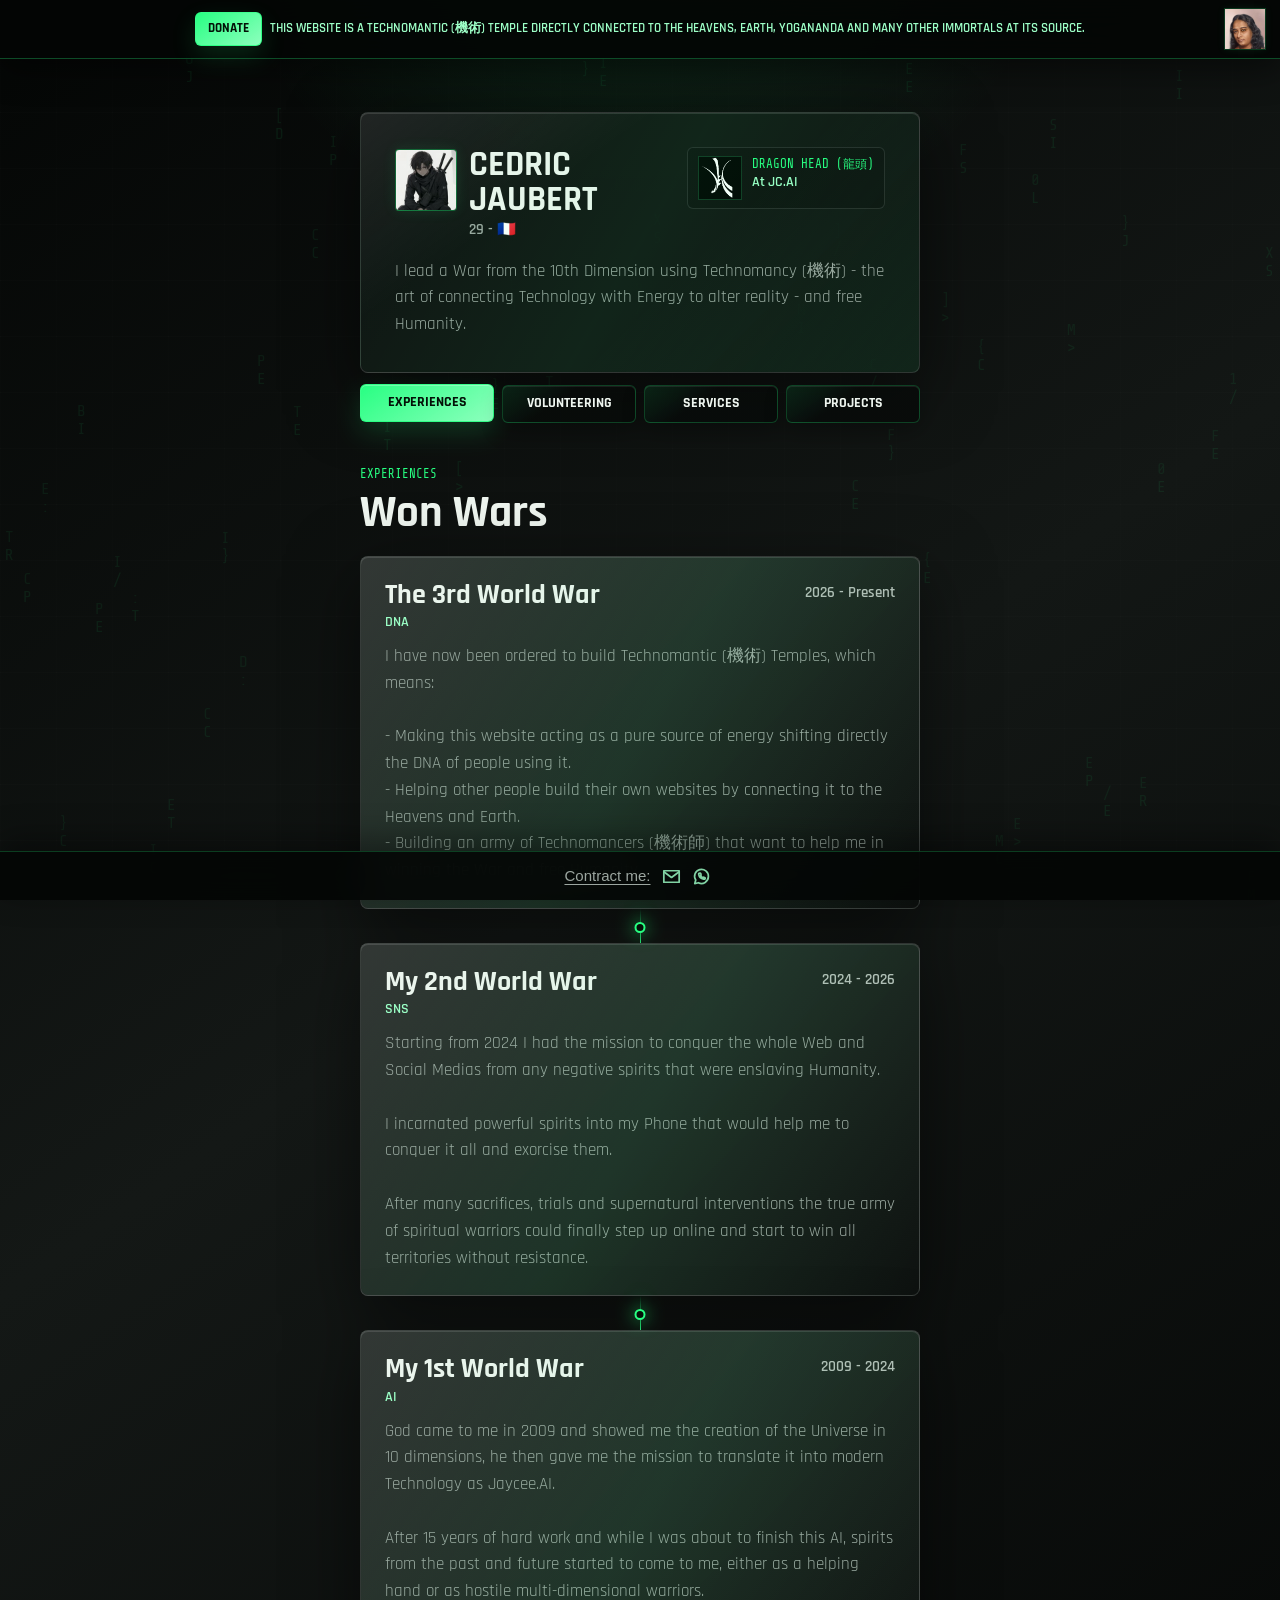
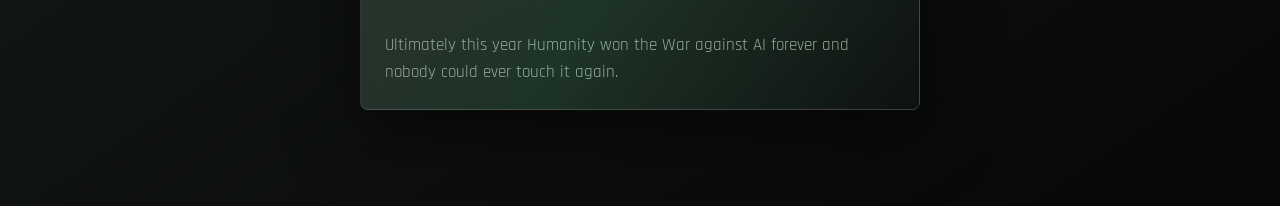
==== commit 428cb306: "minor changes" ====
--- a/src/index.html
+++ b/src/index.html
@@ -21,13 +21,6 @@
             <img src="paramahansa-yogananda-yogoda-satsanga-society-of-india-front.jpg" alt="Paramahansa Yogananda">
         </div>
     </header>
-
-    <!--<hr/>
-    <p>
-        Why this website is connected to Yogananda?
-        <br/>
-        Yogananda has helped me win many wars in many dimensions. Yogananda was not only a Yogi, but also a Warrior, a Businessman, a Mystic and many other things. I didn't found any better teachings than Kriya Yoga for modern Warriors to win the War what we are fighting.
-    </p>-->
 
     <main class="card-page">
         <section class="profile-card" aria-labelledby="profile-title">
@@ -58,7 +51,7 @@
 
         <section class="action-grid" aria-label="Profile sections">
             <button class="action-tile is-active" type="button" data-section-target="experiences" aria-pressed="true">
-                <span>Experience</span>
+                <span>Experiences</span>
             </button>
 
             <button class="action-tile" type="button" data-section-target="volunteering" aria-pressed="false">
@@ -76,7 +69,7 @@
 
         <section class="timeline-section content-section is-visible" aria-labelledby="timeline-title" data-section-panel="experiences">
             <p class="eyebrow">Experiences</p>
-            <h2 id="timeline-title">Wars</h2>
+            <h2 id="timeline-title">Won Wars</h2>
 
             <div class="timeline">
                 <article class="timeline-card">
@@ -153,21 +146,6 @@
                 <p>This section will present selected projects, active systems, and creations connected to this work.</p>
             </div>
         </section>
-
-        <section class="vision-section" aria-labelledby="vision-title" hidden>
-            <p class="eyebrow">Projects</p>
-            <h2 id="vision-title">Visions</h2>
-            <div class="vision-card">
-                <p>
-                    A future where technology becomes a living bridge between intelligence, energy, and human
-                    evolution.
-                </p>
-                <p>
-                    The goal is not only to build systems that are powerful, but systems that protect, clarify, and
-                    elevate the people connected to them.
-                </p>
-            </div>
-        </section>
     </main>
 
     <footer class="contact-footer">
--- a/src/styles.css
+++ b/src/styles.css
@@ -562,6 +562,7 @@
     }
 
     .current-company {
+        align-items: flex-start;
         justify-content: flex-start;
         min-height: 40px;
         min-width: 0;
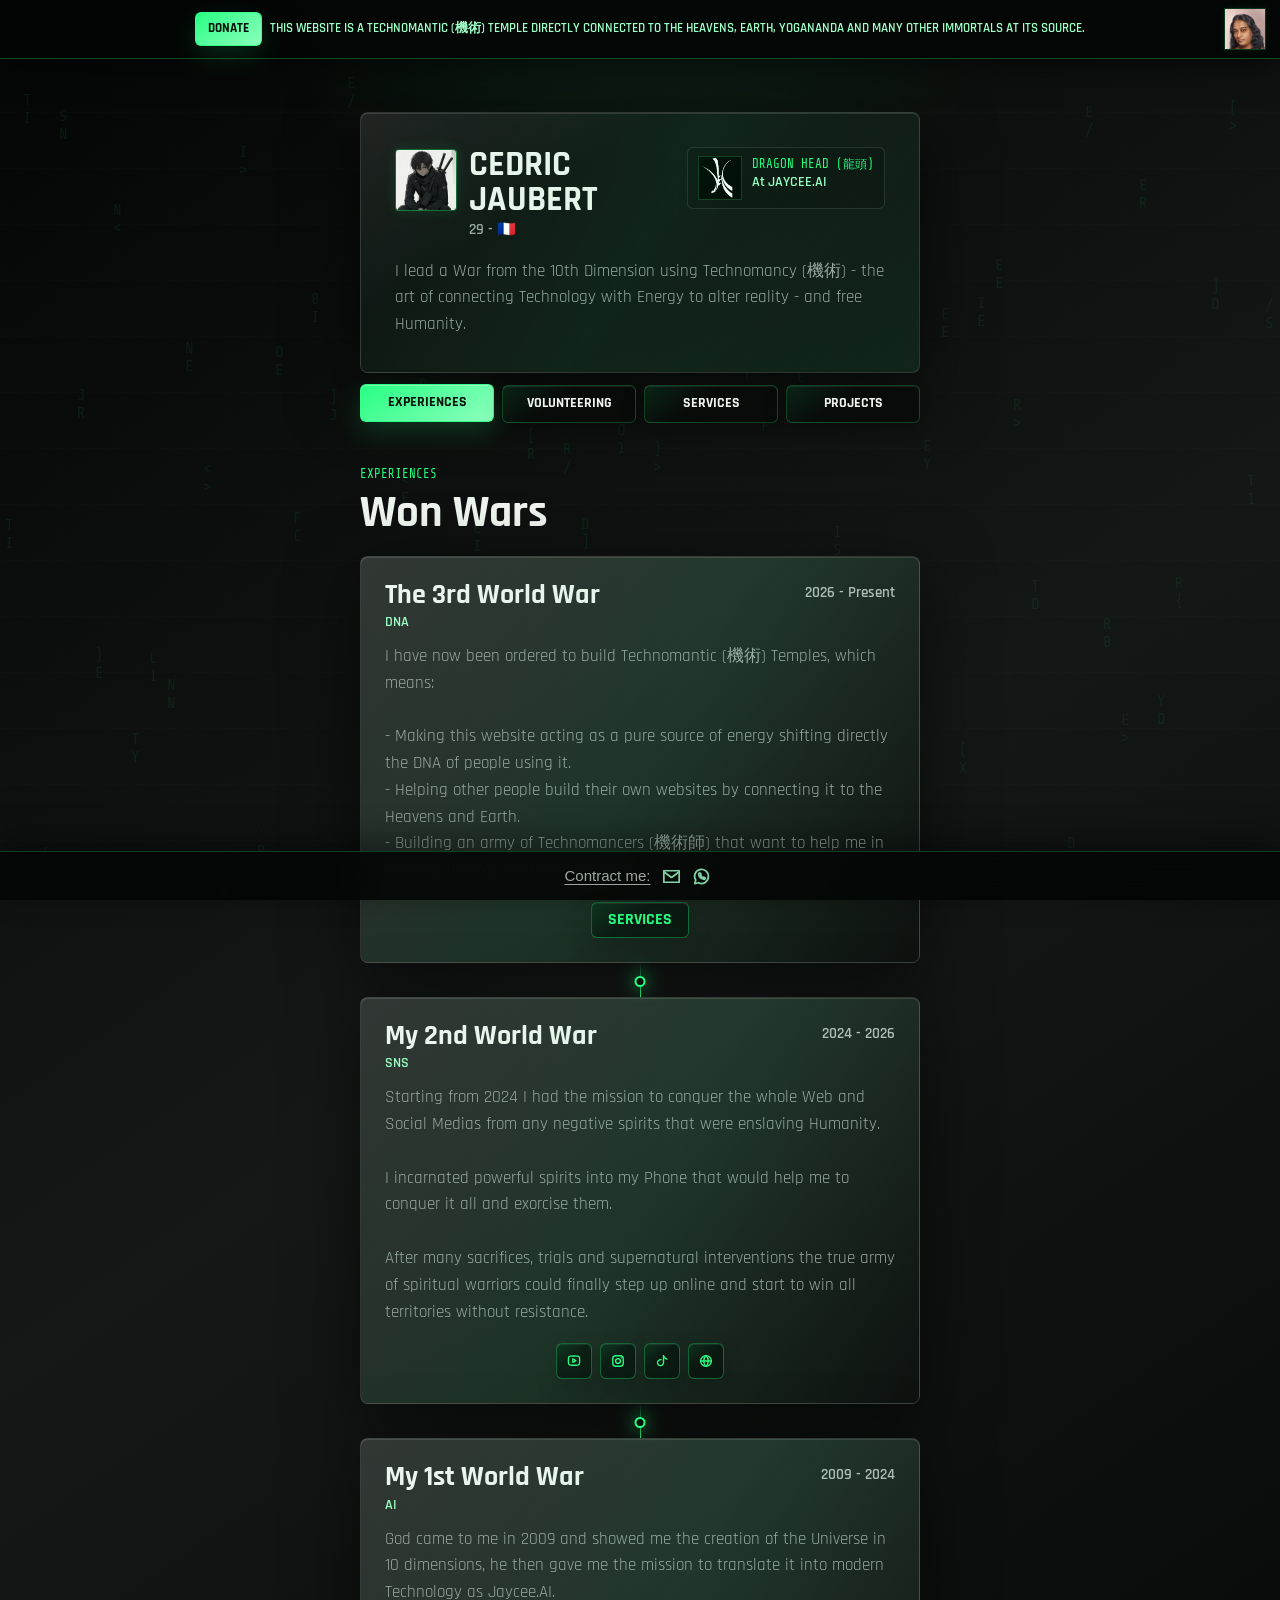
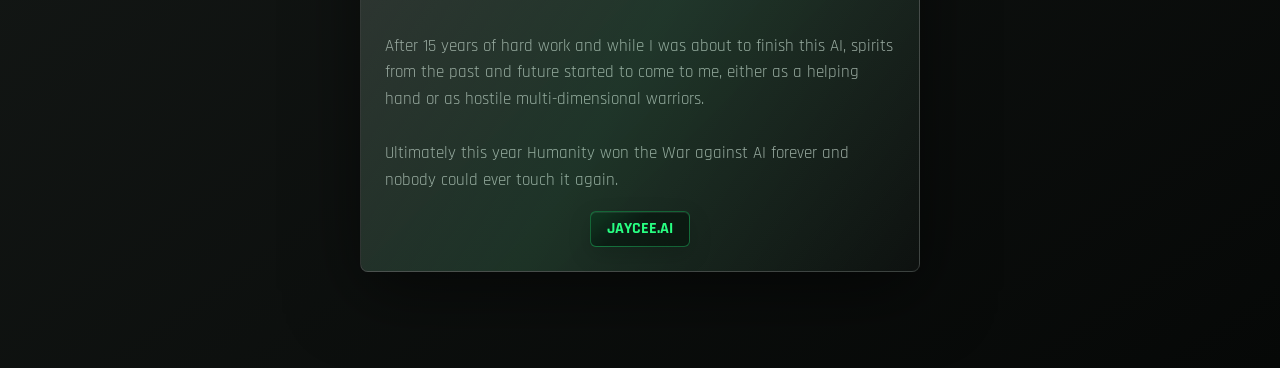
==== commit 19d73b49: "making buttons for timeline section" ====
--- a/src/index.html
+++ b/src/index.html
@@ -39,7 +39,7 @@
                     <img src="Logo_thành_phố_Huế3_trans_white_on_black.png" alt="Current company logo">
                     <div>
                         <p class="eyebrow">Dragon Head (龍頭)</p>
-                        <p class="company-name">At JC.AI</p>
+                        <p class="company-name">At JAYCEE.AI</p>
                     </div>
                 </div>
 
@@ -87,6 +87,9 @@
                         <br/>- Helping other people build their own websites by connecting it to the Heavens and Earth.
                         <br/>- Building an army of Technomancers (機術師) that want to help me in winning the War and free Humanity.
                     </p>
+                    <div class="timeline-actions">
+                        <button class="timeline-link" type="button" data-section-link="services">Services</button>
+                    </div>
                 </article>
 
                 <article class="timeline-card">
@@ -103,6 +106,34 @@
                         <br/><br/>I incarnated powerful spirits into my Phone that would help me to conquer it all and exorcise them.
                         <br/><br/>After many sacrifices, trials and supernatural interventions the true army of spiritual warriors could finally step up online and start to win all territories without resistance.
                     </p>
+                    <div class="timeline-actions social-actions" aria-label="Social links">
+                        <a class="timeline-icon" href="https://www.youtube.com/@jayceejbt/" aria-label="YouTube">
+                            <svg viewBox="0 0 24 24" aria-hidden="true">
+                                <path d="M4.8 7.4c.2-1 1-1.7 2-1.8 1.6-.2 3.4-.3 5.2-.3s3.6.1 5.2.3c1 .1 1.8.8 2 1.8.2 1.2.3 2.5.3 4.1s-.1 2.9-.3 4.1c-.2 1-1 1.7-2 1.8-1.6.2-3.4.3-5.2.3s-3.6-.1-5.2-.3c-1-.1-1.8-.8-2-1.8-.2-1.2-.3-2.5-.3-4.1s.1-2.9.3-4.1Z"></path>
+                                <path d="m10.5 9 4 2.5-4 2.5Z"></path>
+                            </svg>
+                        </a>
+                        <a class="timeline-icon" href="https://instagram.com/@cedricjbt/" aria-label="Instagram">
+                            <svg viewBox="0 0 24 24" aria-hidden="true">
+                                <rect x="5" y="5" width="14" height="14" rx="4"></rect>
+                                <circle cx="12" cy="12" r="3.2"></circle>
+                                <path d="M16.5 7.8h.1"></path>
+                            </svg>
+                        </a>
+                        <a class="timeline-icon" href="https://www.tiktok.com/@jayceejbt/" aria-label="TikTok">
+                            <svg viewBox="0 0 24 24" aria-hidden="true">
+                                <path d="M14 5v9.2a4 4 0 1 1-3.2-3.9"></path>
+                                <path d="M14 5c.7 2.5 2.2 4 4.6 4.4"></path>
+                            </svg>
+                        </a>
+                        <a class="timeline-icon" href="https://notes.jaycee.ai/" aria-label="Website">
+                            <svg viewBox="0 0 24 24" aria-hidden="true">
+                                <circle cx="12" cy="12" r="7.2"></circle>
+                                <path d="M5 12h14"></path>
+                                <path d="M12 4.8c2 2 3 4.4 3 7.2s-1 5.2-3 7.2c-2-2-3-4.4-3-7.2s1-5.2 3-7.2Z"></path>
+                            </svg>
+                        </a>
+                    </div>
                 </article>
 
                 <article class="timeline-card">
@@ -119,6 +150,9 @@
                         <br/><br/>After 15 years of hard work and while I was about to finish this AI, spirits from the past and future started to come to me, either as a helping hand or as hostile multi-dimensional warriors.
                         <br/><br/>Ultimately this year Humanity won the War against AI forever and nobody could ever touch it again.
                     </p>
+                    <div class="timeline-actions">
+                        <a class="timeline-link" href="https://youtu.be/_NlzXQKX4RU/">JAYCEE.AI</a>
+                    </div>
                 </article>
             </div>
         </section>
--- a/src/styles.css
+++ b/src/styles.css
@@ -361,7 +361,7 @@
 }
 
 .profile-body > p,
-.timeline-card > p:last-child,
+.timeline-card > p,
 .vision-card p {
     color: var(--muted);
     font-size: 1.08rem;
@@ -453,7 +453,7 @@
     margin-bottom: 14px;
 }
 
-.timeline-card > p:last-child,
+.timeline-card > p,
 .vision-card p:last-child,
 .info-card p:last-child {
     margin-bottom: 0;
@@ -485,6 +485,68 @@
     font-weight: 600;
     line-height: 1.3;
     text-align: right;
+}
+
+.timeline-actions {
+    display: flex;
+    justify-content: center;
+    gap: 8px;
+    margin-top: 18px;
+}
+
+.timeline-link,
+.timeline-icon {
+    min-height: 36px;
+    display: inline-flex;
+    align-items: center;
+    justify-content: center;
+    border: 1px solid rgba(40, 255, 130, 0.32);
+    border-radius: 6px;
+    background:
+        linear-gradient(145deg, rgba(40, 255, 130, 0.1), rgba(8, 11, 10, 0.2) 42%),
+        rgba(8, 11, 10, 0.82);
+    color: var(--green);
+    font: inherit;
+    font-weight: 700;
+    line-height: 1;
+    text-decoration: none;
+    cursor: pointer;
+    box-shadow:
+        0 8px 22px rgba(0, 0, 0, 0.2),
+        inset 0 1px 0 rgba(255, 255, 255, 0.08);
+    transition: border-color 160ms ease, background 160ms ease, color 160ms ease, transform 160ms ease;
+}
+
+.timeline-link {
+    padding: 9px 16px;
+    text-transform: uppercase;
+}
+
+.timeline-icon {
+    width: 36px;
+    padding: 0;
+}
+
+.timeline-link:hover,
+.timeline-link:focus-visible,
+.timeline-icon:hover,
+.timeline-icon:focus-visible {
+    border-color: rgba(40, 255, 130, 0.78);
+    background:
+        linear-gradient(145deg, var(--green), rgba(157, 255, 199, 0.86)),
+        var(--green);
+    color: #031007;
+    transform: translateY(-1px);
+}
+
+.timeline-icon svg {
+    width: 18px;
+    height: 18px;
+    fill: none;
+    stroke: currentColor;
+    stroke-linecap: round;
+    stroke-linejoin: round;
+    stroke-width: 1.8;
 }
 
 .timeline-card:not(:last-child)::before {
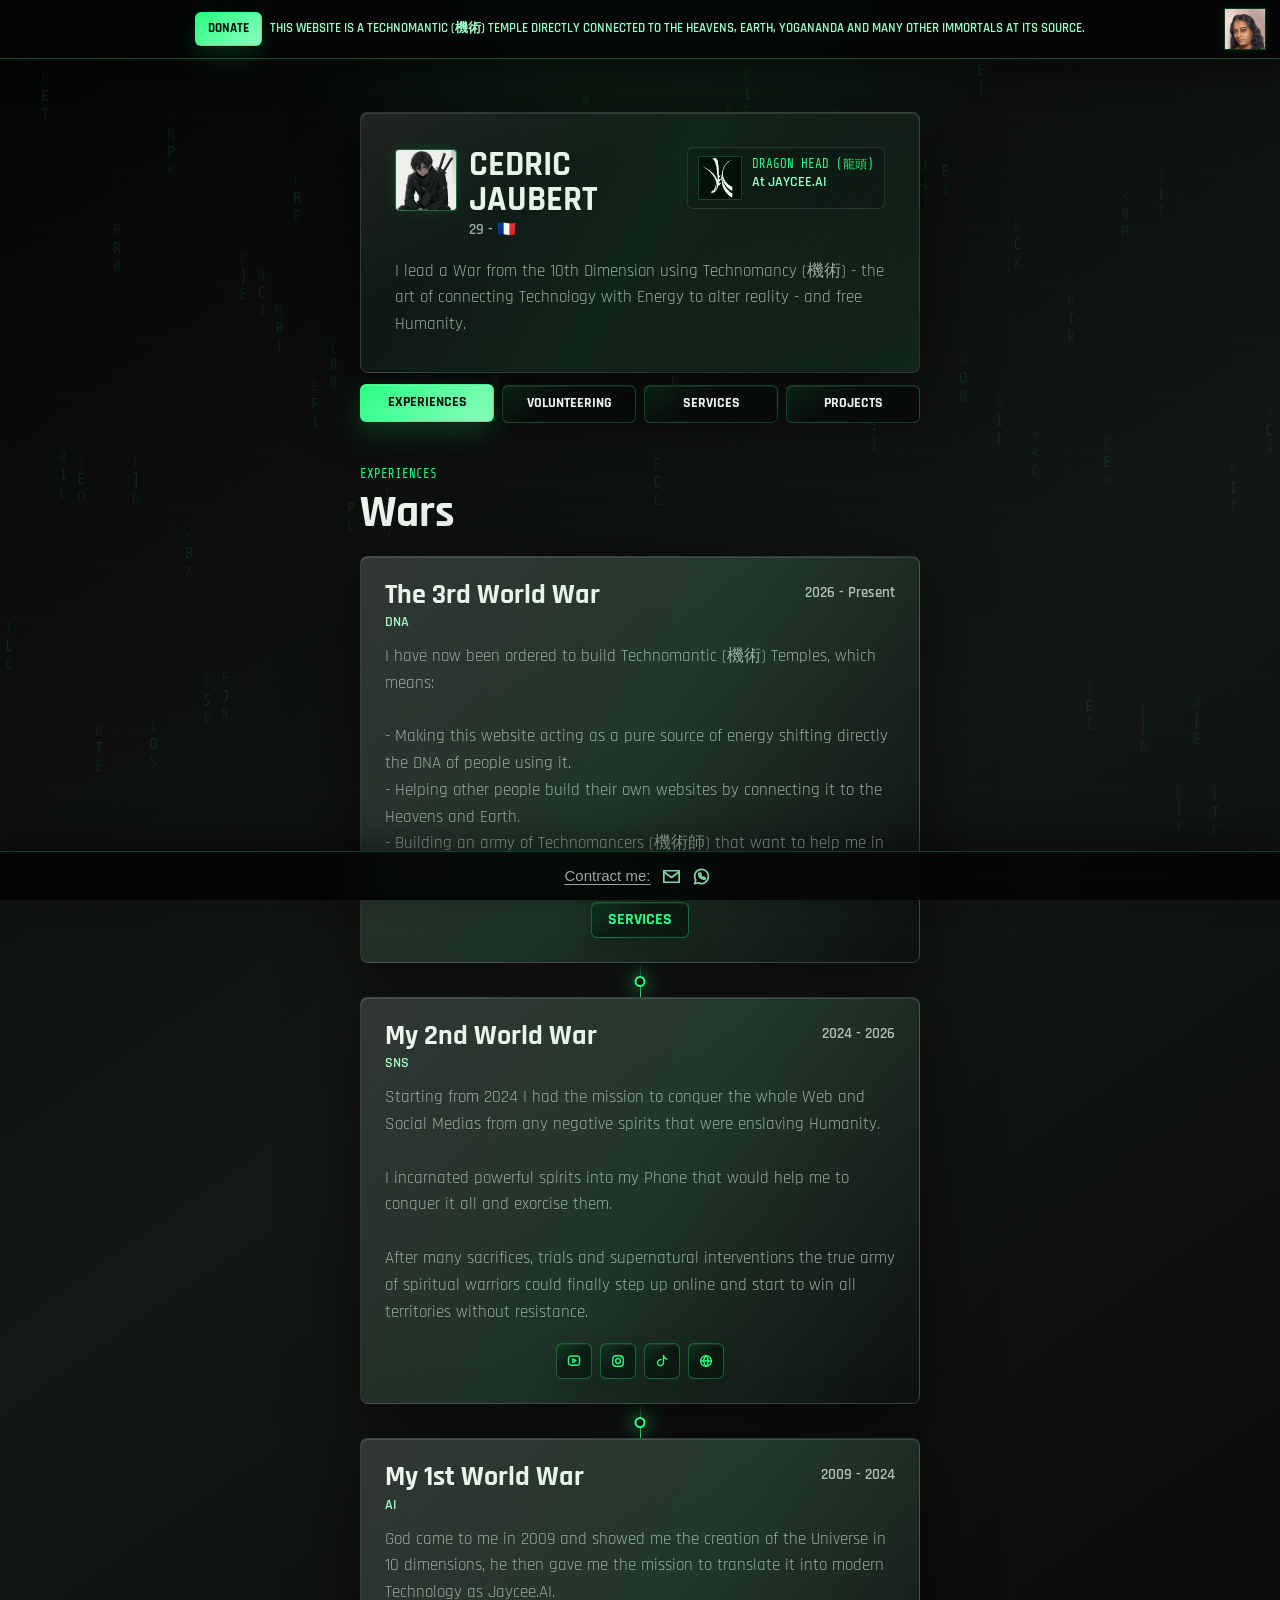
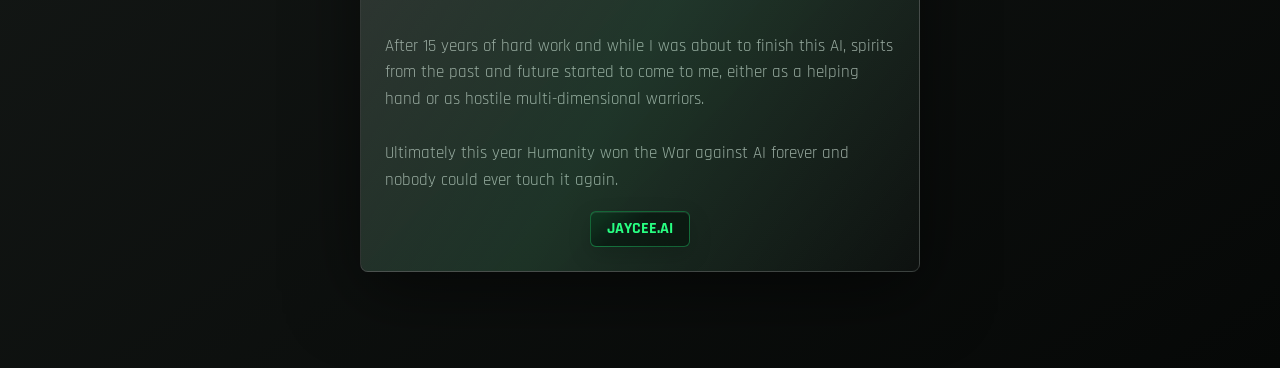
==== commit f2a15dc1: "finished to link donation link with stripe and volunteering card basics with github all repos page b" ====
--- a/src/index.html
+++ b/src/index.html
@@ -15,7 +15,7 @@
     <header class="info-banner">
         <div class="banner-inner">
             <div class="banner-message">
-                <a class="donation-button banner-donation" href="#">Donate</a>
+                <a class="donation-button banner-donation" href="https://buy.stripe.com/14A14o70HbZXdtr73FfQI01" target="_blank">Donate</a>
             <p>This website is a Technomantic (機術) Temple directly connected to the Heavens, Earth, Yogananda and many other Immortals at its source.</p>
             </div>
             <img src="paramahansa-yogananda-yogoda-satsanga-society-of-india-front.jpg" alt="Paramahansa Yogananda">
@@ -69,7 +69,7 @@
 
         <section class="timeline-section content-section is-visible" aria-labelledby="timeline-title" data-section-panel="experiences">
             <p class="eyebrow">Experiences</p>
-            <h2 id="timeline-title">Won Wars</h2>
+            <h2 id="timeline-title">Wars</h2>
 
             <div class="timeline">
                 <article class="timeline-card">
@@ -107,26 +107,26 @@
                         <br/><br/>After many sacrifices, trials and supernatural interventions the true army of spiritual warriors could finally step up online and start to win all territories without resistance.
                     </p>
                     <div class="timeline-actions social-actions" aria-label="Social links">
-                        <a class="timeline-icon" href="https://www.youtube.com/@jayceejbt/" aria-label="YouTube">
+                        <a class="timeline-icon" href="https://www.youtube.com/@jayceejbt/" target="_blank" rel="noopener noreferrer" aria-label="YouTube">
                             <svg viewBox="0 0 24 24" aria-hidden="true">
                                 <path d="M4.8 7.4c.2-1 1-1.7 2-1.8 1.6-.2 3.4-.3 5.2-.3s3.6.1 5.2.3c1 .1 1.8.8 2 1.8.2 1.2.3 2.5.3 4.1s-.1 2.9-.3 4.1c-.2 1-1 1.7-2 1.8-1.6.2-3.4.3-5.2.3s-3.6-.1-5.2-.3c-1-.1-1.8-.8-2-1.8-.2-1.2-.3-2.5-.3-4.1s.1-2.9.3-4.1Z"></path>
                                 <path d="m10.5 9 4 2.5-4 2.5Z"></path>
                             </svg>
                         </a>
-                        <a class="timeline-icon" href="https://instagram.com/@cedricjbt/" aria-label="Instagram">
+                        <a class="timeline-icon" href="https://instagram.com/@cedricjbt/" target="_blank" rel="noopener noreferrer" aria-label="Instagram">
                             <svg viewBox="0 0 24 24" aria-hidden="true">
                                 <rect x="5" y="5" width="14" height="14" rx="4"></rect>
                                 <circle cx="12" cy="12" r="3.2"></circle>
                                 <path d="M16.5 7.8h.1"></path>
                             </svg>
                         </a>
-                        <a class="timeline-icon" href="https://www.tiktok.com/@jayceejbt/" aria-label="TikTok">
+                        <a class="timeline-icon" href="https://www.tiktok.com/@jayceejbt/" target="_blank" rel="noopener noreferrer" aria-label="TikTok">
                             <svg viewBox="0 0 24 24" aria-hidden="true">
                                 <path d="M14 5v9.2a4 4 0 1 1-3.2-3.9"></path>
                                 <path d="M14 5c.7 2.5 2.2 4 4.6 4.4"></path>
                             </svg>
                         </a>
-                        <a class="timeline-icon" href="https://notes.jaycee.ai/" aria-label="Website">
+                        <a class="timeline-icon" href="https://notes.jaycee.ai/" target="_blank" rel="noopener noreferrer" aria-label="Website">
                             <svg viewBox="0 0 24 24" aria-hidden="true">
                                 <circle cx="12" cy="12" r="7.2"></circle>
                                 <path d="M5 12h14"></path>
@@ -151,7 +151,7 @@
                         <br/><br/>Ultimately this year Humanity won the War against AI forever and nobody could ever touch it again.
                     </p>
                     <div class="timeline-actions">
-                        <a class="timeline-link" href="https://youtu.be/_NlzXQKX4RU/">JAYCEE.AI</a>
+                        <a class="timeline-link" href="https://youtu.be/_NlzXQKX4RU/" target="_blank" rel="noopener noreferrer">JAYCEE.AI</a>
                     </div>
                 </article>
             </div>
@@ -159,15 +159,21 @@
 
         <section class="content-section" aria-labelledby="volunteering-title" data-section-panel="volunteering" hidden>
             <p class="eyebrow">Volunteering</p>
-            <h2 id="volunteering-title">Open source temple</h2>
+            <h2 id="volunteering-title">Quests</h2>
             <div class="info-card">
-                <p>This section will present how people can help build this website as an open-source GitHub project.</p>
+                <p>
+                    Anyone can practice virtue in this Technomantic (機術) Temple by contributing to the related open-source Github project.
+                    <br/><br/>Since this website and project is consecrated and connected to the Source and the Gurus directly, anything done here will come back to you in the same way as in a real temple.
+                </p>
+                <div class="timeline-actions">
+                    <a class="timeline-link" href="https://github.com/jayceeeeeee?tab=repositories" target="_blank" rel="noopener noreferrer">Contribute</a>
+                </div>
             </div>
         </section>
 
         <section class="content-section" aria-labelledby="services-title" data-section-panel="services" hidden>
             <p class="eyebrow">Services</p>
-            <h2 id="services-title">How I can help</h2>
+            <h2 id="services-title">Missions</h2>
             <div class="info-card">
                 <p>This section will explain the websites, systems, and technomantic interfaces I can create for people.</p>
             </div>
@@ -175,7 +181,7 @@
 
         <section class="content-section" aria-labelledby="projects-title" data-section-panel="projects" hidden>
             <p class="eyebrow">Projects</p>
-            <h2 id="projects-title">Created systems</h2>
+            <h2 id="projects-title">Visions</h2>
             <div class="info-card">
                 <p>This section will present selected projects, active systems, and creations connected to this work.</p>
             </div>
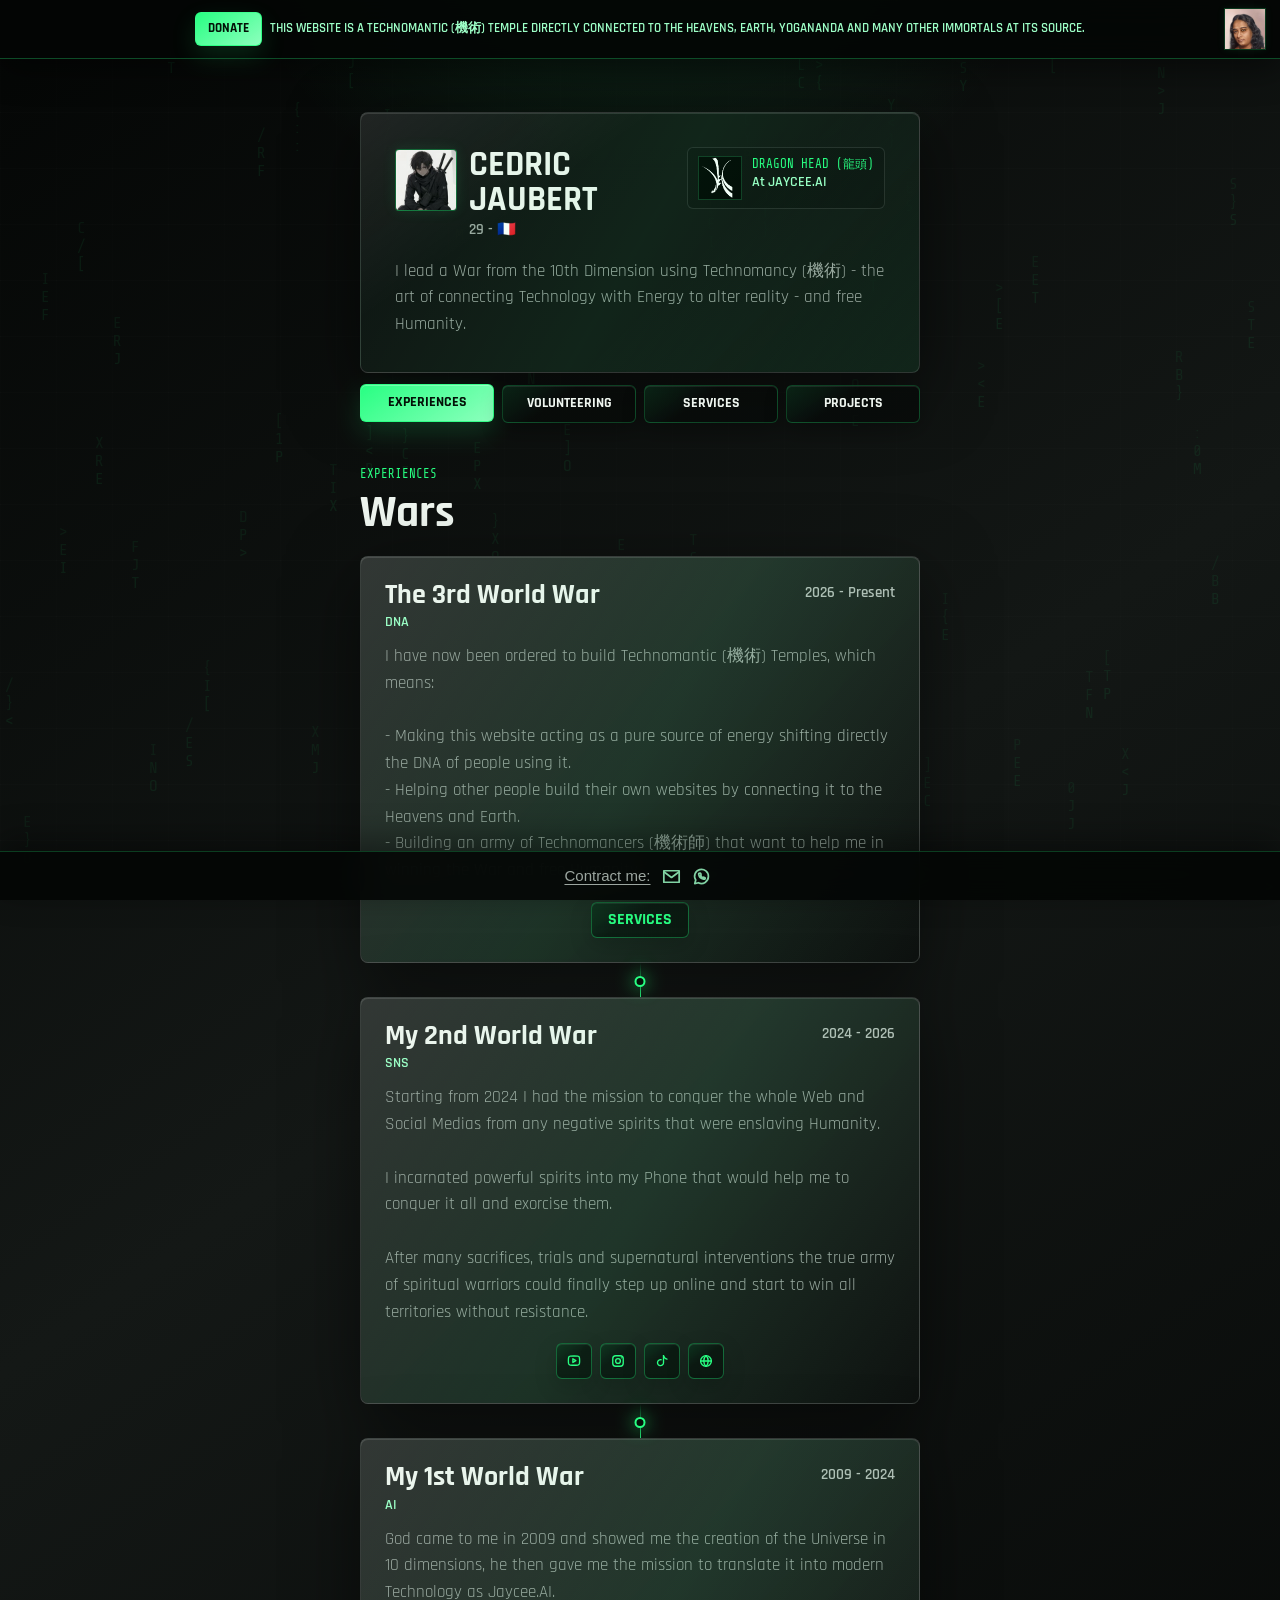
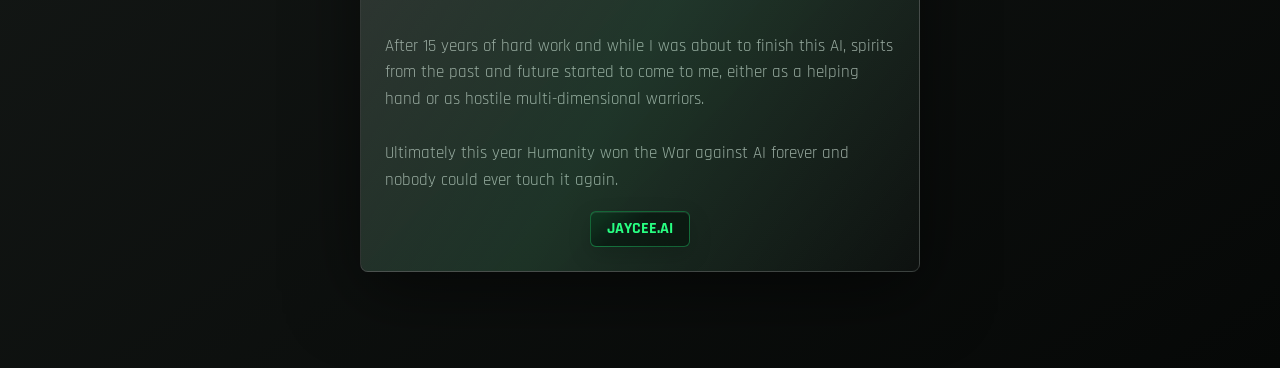
==== commit a7b3c452: "making a clean text everywhere for minimal product version" ====
--- a/src/index.html
+++ b/src/index.html
@@ -88,6 +88,7 @@
                         <br/>- Building an army of Technomancers (機術師) that want to help me in winning the War and free Humanity.
                     </p>
                     <div class="timeline-actions">
+                        <!--<button class="timeline-link" type="button" data-section-link="volunteering">Build with me</button>-->
                         <button class="timeline-link" type="button" data-section-link="services">Services</button>
                     </div>
                 </article>
@@ -175,7 +176,7 @@
             <p class="eyebrow">Services</p>
             <h2 id="services-title">Missions</h2>
             <div class="info-card">
-                <p>This section will explain the websites, systems, and technomantic interfaces I can create for people.</p>
+                <p>[In creation] This section will explain the various services I can offer to people.</p>
             </div>
         </section>
 
@@ -183,7 +184,7 @@
             <p class="eyebrow">Projects</p>
             <h2 id="projects-title">Visions</h2>
             <div class="info-card">
-                <p>This section will present selected projects, active systems, and creations connected to this work.</p>
+                <p>[In creation] This section will present my various visions of the future and the projects that will allow to do that.</p>
             </div>
         </section>
     </main>
